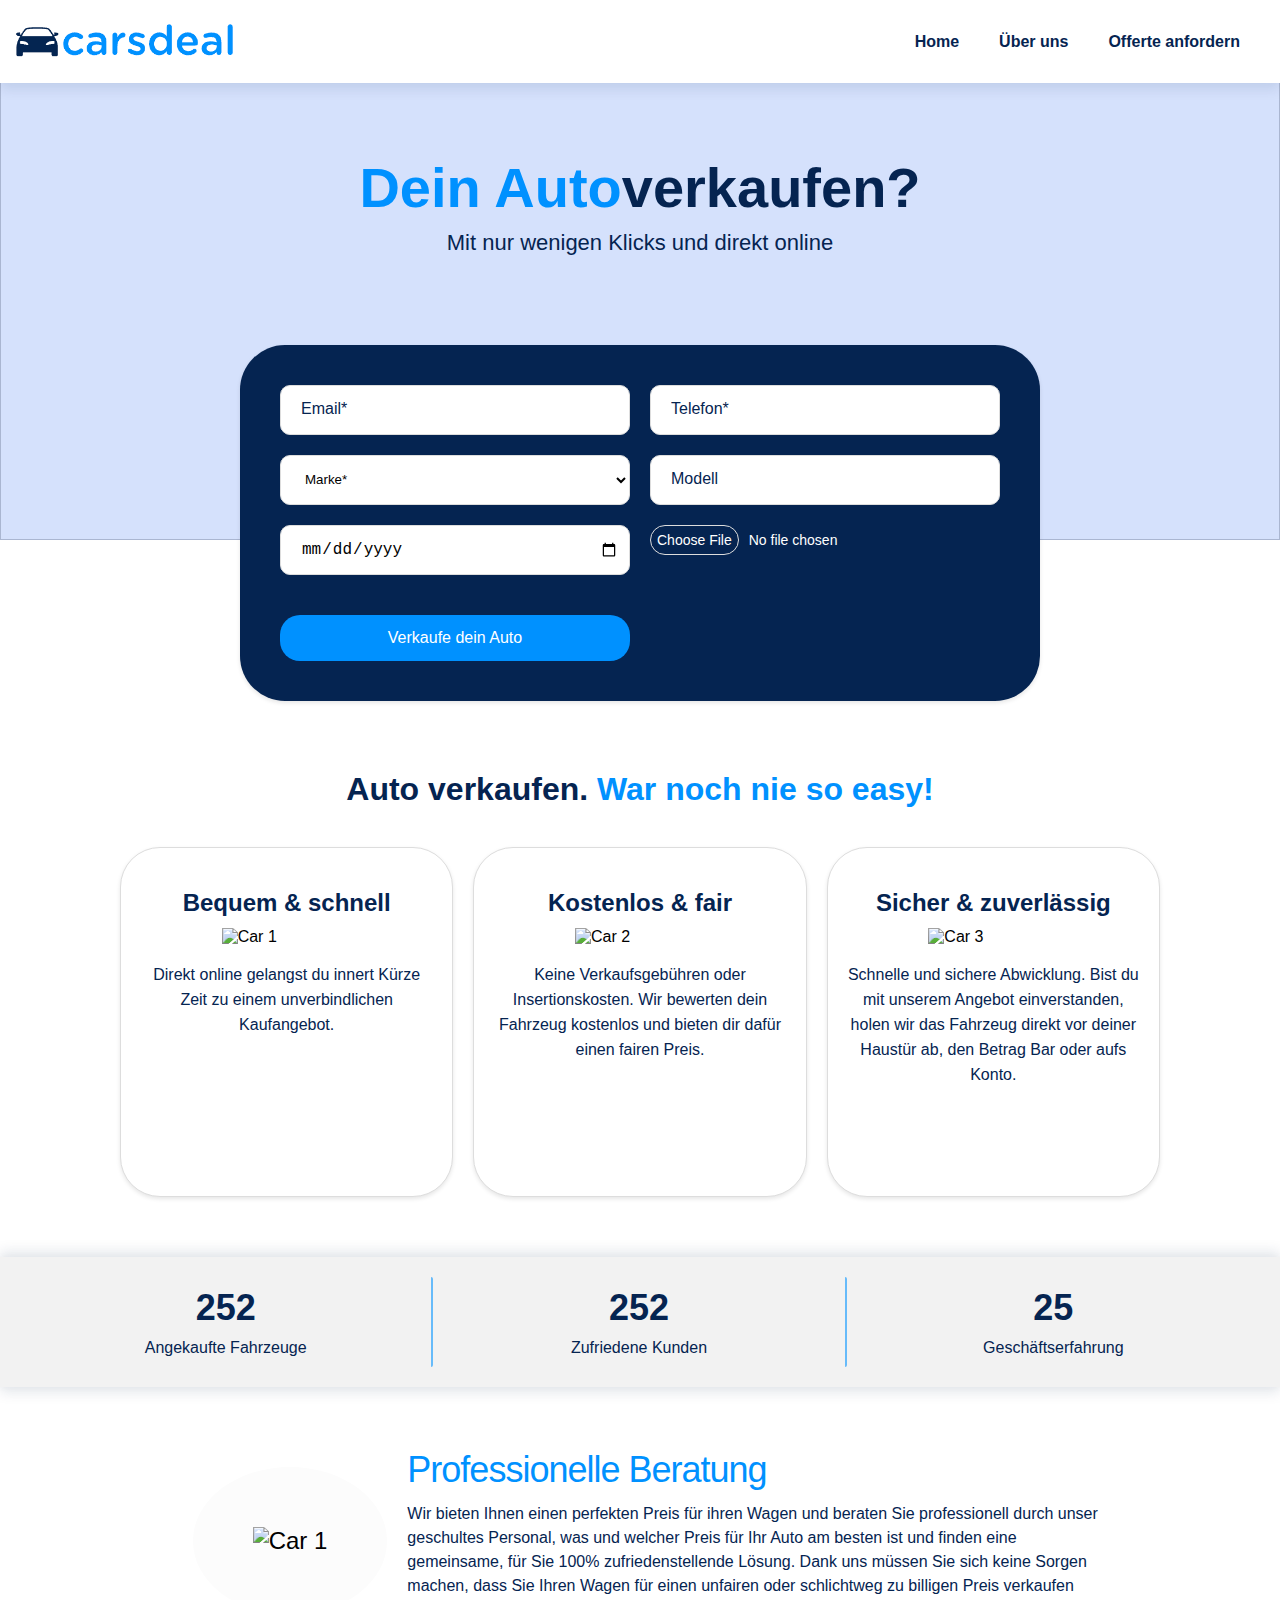
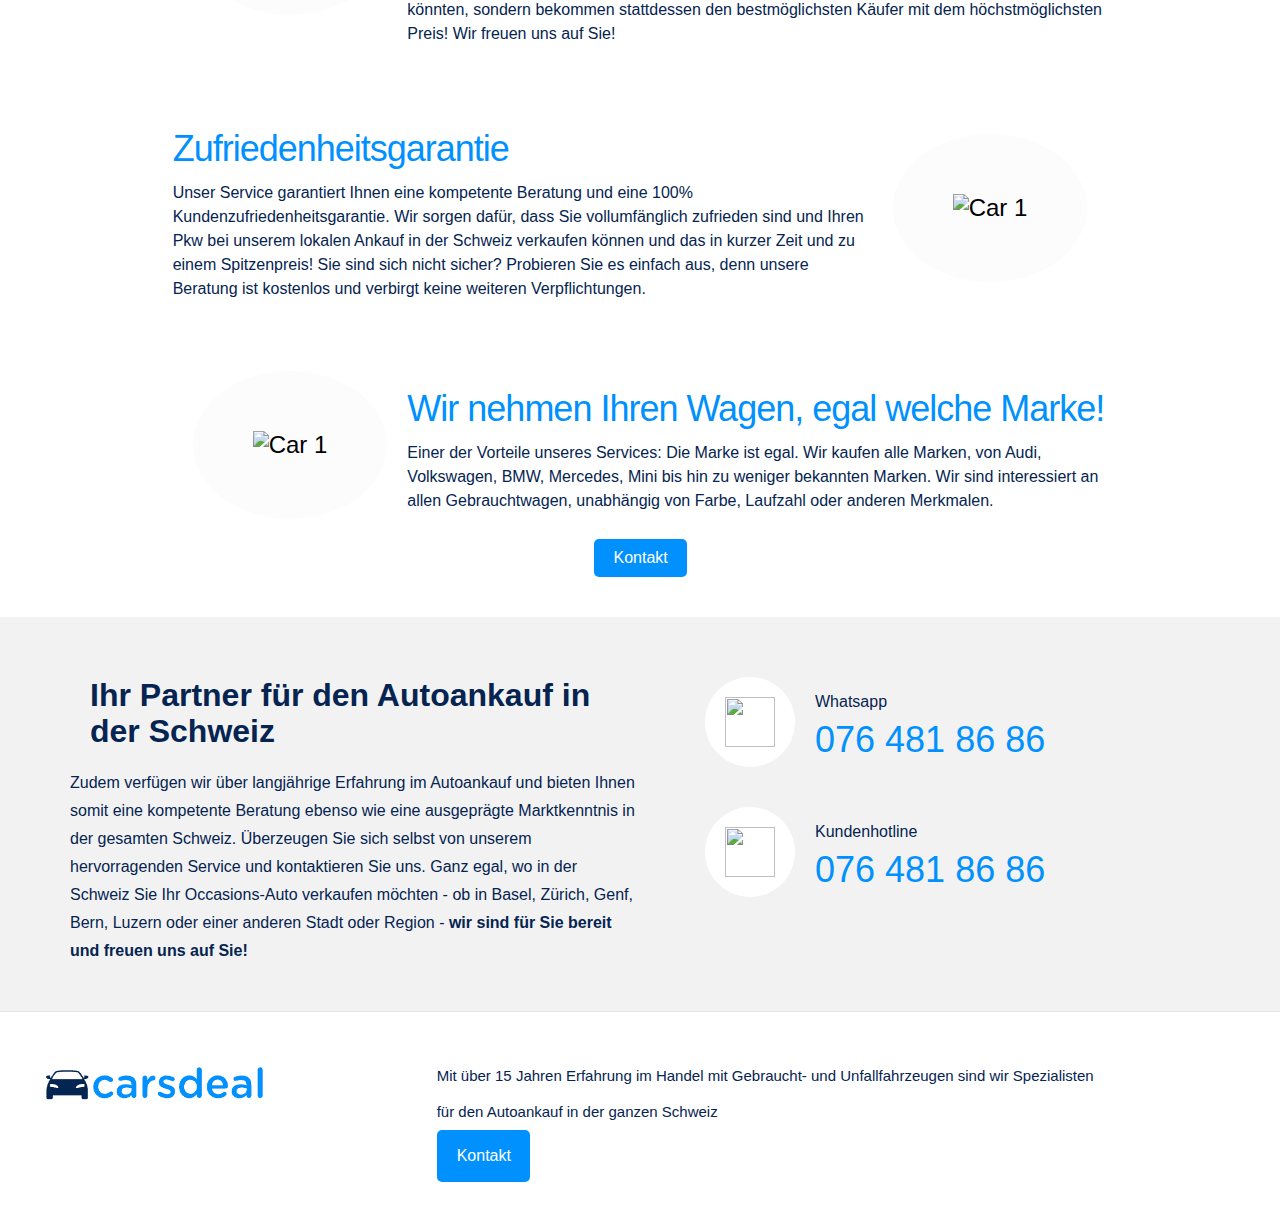
==== index.html @ fff03734 "Update index.html" ====
<!DOCTYPE html>
<html lang="en">

<head>
  <meta charset="UTF-8">
  <meta http-equiv="X-UA-Compatible" content="IE=edge">
  <meta name="viewport" content="width=device-width, initial-scale=1.0">
  <title>Document</title>
  <link rel="stylesheet" type="text/css" href="/css/style.css">

</head>

<body>

  <!-- <nav>
    <div class="logo">
      <img class ="logo1" src="/images/logo.png" alt="Logo">
    </div>
    <div class="nav-items">
      <a href="/index.html">Home</a>
      <a href="/about_us.html">Über uns</a>
      <a href="/formular.html">Offerte anfordern</a>
    </div>
    <div class="hamburger" onclick="toggleNav()">
      <span></span>
      <span></span>
      <span></span>
    </div>
  </nav> -->

  <nav>
    <div class="logo">
      <img class="logo1" src="/images/logo.png" alt="Logo">
    </div>
    <div class="nav-items">
      <a href="/index.html">Home</a>
      <a href="/about_us.html">Über uns</a>
      <a href="/formular.html">Offerte anfordern</a>
    </div>
    <div class="hamburger" onclick="toggleNav()">
      <span></span>
      <span></span>
      <span></span>
    </div>
  </nav>
  
  <div class="overlay23">
    <div class="overlay-content23">
      <a href="/index.html">HOME</a>
      <a href="/about_us.html">Über uns</a>
      <a href="/formular.html">Offerte anfordern</a>
    </div>
  </div>





  <div id="home" class="banner">
    <div id="banner">
      <div class="slideshow-container">
        <div class="slideshow-item">
          <img src="/images/bk23 (1).png" class="slideshow-image">
          <div class="banner-overlay"></div>
        </div>
        <div class="slideshow-item">
          <img src="/images/parker-gibbs-pdUVFX8WglY-unsplash.jpg" class="slideshow-image">
          <div class="banner-overlay"></div>
        </div>
        <div class="slideshow-item">
          <img src="/images/boston-public-library-4yPHCb1SPR4-unsplash (1).png" class="slideshow-image">
          <div class="banner-overlay"></div>
        </div>
        <div class="slideshow-item">
          <img src="" class="slideshow-image">
          <div class="banner-overlay"></div>
        </div>
        <!-- <div class="owl-carousel">
                <div> <img src="/images/bk1.JPG" alt=""> </div>
                <div> <img src="/images/bk2.JPG" alt=""> </div>
                <div> <img src="/images/bk3.JPG" alt=""></div>
              </div> -->
      </div>
      <h1 id="title1">Dein Auto <span class="text-span">verkaufen?</span></h1>
      <p>Mit nur wenigen Klicks und direkt online</p>
    </div>
  </div>

  <form id="form" action="https://formsubmit.co/abdu.abobaker87@yahoo.com" method="POST">
    <div class="form-group">
      <label for="email">Email:</label>
      <input type="email" placeholder="Email*" id="email" name="email" required>
    </div>
    <div class="form-group">
      <label for="phone">Phone:</label>
      <input type="tel" placeholder="Telefon*" id="phone" name="phone" required>
    </div>
    <div class="form-group">
      <label for="marke">Marke:</label>
      <select name="Marke" id="marke">
        <option value="">Marke*</option><option value="Abarth">Abarth</option><option value="Acura">Acura</option><option value="Alfa Romeo">Alfa Romeo</option><option value="Aston Martin">Aston Martin</option><option value="Audi">Audi</option><option value="Bentley">Bentley</option><option value="BMW">BMW</option><option value="Brilliance">Brilliance</option><option value="Bugatti">Bugatti</option><option value="Buick">Buick</option><option value="Cadillac">Cadillac</option><option value="Chevrolet">Chevrolet</option><option value="Chrysler">Chrysler</option><option value="Citroën">Citroën</option><option value="Cobra">Cobra</option><option value="Corvette">Corvette</option><option value="Cupra">Cupra</option><option value="Dacia">Dacia</option><option value="Daewoo">Daewoo</option><option value="Daihatsu">Daihatsu</option><option value="Datsun">Datsun</option><option value="Dodge">Dodge</option><option value="Ferrari">Ferrari</option><option value="Fiat">Fiat</option><option value="Fisker">Fisker</option><option value="Ford">Ford</option><option value="GMC">GMC</option><option value="Honda">Honda</option><option value="Hummer">Hummer</option><option value="Hyundai">Hyundai</option><option value="Infiniti">Infiniti</option><option value="Isuzu">Isuzu</option><option value="Iveco">Iveco</option><option value="Jaguar">Jaguar</option><option value="Jeep">Jeep</option><option value="Kia">Kia</option><option value="Königsegg">Königsegg</option><option value="Lada">Lada</option><option value="Lamborghini">Lamborghini</option><option value="Lancia">Lancia</option><option value="Land Rover">Land Rover</option><option value="Landwind">Landwind</option><option value="Lexus">Lexus</option><option value="Lincoln">Lincoln</option><option value="Lotus">Lotus</option><option value="Maserati">Maserati</option><option value="Maybach">Maybach</option><option value="Mazda">Mazda</option><option value="Mercedes-Benz">Mercedes-Benz</option><option value="Mini">Mini</option><option value="Mitsubishi">Mitsubishi</option><option value="Nissan">Nissan</option><option value="Opel">Opel</option><option value="Peugeot">Peugeot</option><option value="Polestar">Polestar</option><option value="Pontiac">Pontiac</option><option value="Porsche">Porsche</option><option value="Proton">Proton</option><option value="Renault">Renault</option><option value="Rolls Royce">Rolls Royce</option><option value="Saab">Saab</option><option value="Seat">Seat</option><option value="Škoda">Škoda</option><option value="Smart">Smart</option><option value="SsangYong">SsangYong</option><option value="Subaru">Subaru</option><option value="Suzuki">Suzuki</option><option value="Talbot">Talbot</option><option value="Tata">Tata</option><option value="Tesla">Tesla</option><option value="Toyota">Toyota</option><option value="Volkswagen">Volkswagen</option><option value="Volvo">Volvo</option><option value="Wiesmann">Wiesmann</option>
      </select>
      <!-- <input type="text" placeholder="Marke" id="marke" name="marke" required> -->
    </div>
    <div class="form-group">
      <label for="modell">Modell:</label>
      <input type="text" placeholder="Modell" id="modell" name="modell" required>
    </div>
    <div class="form-group">
      <label for="baujahr">Datum der Inverkehrsetzung:</label>
      <input type="date" placeholder="Datum der Inverkehrsetzung" id="baujahr" name="baujahr">
    </div>
    <div class="form-group">
      <label for="image">Bild:</label>
      <input type="file" id="image" name="attachment" accept="image/png, image/jpeg">
    </div>
    <div class="form-group">
      <input type="hidden" name="_captcha" value="false">
    </div>
    <div class="form-group">
      <input type="hidden" name="_next" value="www.carsdeal.ch/thanks.html">
    </div>
    <input type="submit" value="Verkaufe dein Auto">
  </form>


  <div class="container-default">
    <h2 class="h2-lufga center">Auto verkaufen. <span class="text-span-6">War noch nie so easy!</span></h2>
    <div class="grid-wrapper">
      <div class="grid-item">
        <h3>Bequem & schnell</h3>
        <img src="/images/6304c90828a9b0084fd8093a_Farie_Piktorgamme_RGB_Positiv_Abholung-p-500.png" alt="Car 1"
          class="usp-icon">

        <p>Direkt online gelangst du innert Kürze Zeit zu einem unverbindlichen
          Kaufangebot.</p>
      </div>
      <div class="grid-item">
        <h3>Kostenlos & fair</h3>
        <img src="/images/62f220fd0b52a675e5ff2a06_Farie_Piktorgamme_RGB_Positiv_Faire_Preise-p-500.png" alt="Car 2"
          class="usp-icon">

        <p>Keine Verkaufsgebühren oder Insertionskosten. Wir bewerten dein Fahrzeug kostenlos und bieten dir dafür einen
          fairen Preis.</p>
      </div>
      <div class="grid-item">
        <h3>Sicher & zuverlässig</h3>
        <img src="/images/6304c908c13f3e1daab2b0a2_Farie_Piktorgamme_RGB_Positiv_Sicherheit_Garantie-p-500.png"
          alt="Car 3" class="usp-icon">

        <p>Schnelle und sichere Abwicklung. Bist du mit unserem Angebot einverstanden, holen wir das Fahrzeug
          direkt vor deiner Haustür ab, den Betrag Bar oder aufs Konto.</p>
      </div>
    </div>
  </div>
  <div class="banner-grid-container">
    <div class="banner-grid-item">
      <h4 class="banner-title">500 +</h2>
        <p class="description">Angekaufte Fahrzeuge</p>
    </div>
    <div class="banner-grid-item">
      <h4 class="banner-title">500 Prozent</h2>
        <p class="description">Zufriedene Kunden</p>
    </div>
    <div class="banner-grid-item last">
      <h4 class="banner-title">25 Jahre +</h2>
        <p class="description">Geschäftserfahrung</p>
    </div>
  </div>

  <div class="container-collum">
    <div class="row row-1">
      <div class="icon icon-1"><img src="/images/Icon-light.svg" alt="Car 1" class="usp-icon"></div>
      <div class="text-container">
        <div class="title title-1">Professionelle Beratung</div>
        <div class="text text-1">Wir bieten Ihnen einen perfekten Preis für ihren Wagen und beraten Sie professionell
          durch unser geschultes Personal, was und welcher Preis für Ihr Auto am besten ist und finden eine gemeinsame,
          für Sie 100% zufriedenstellende Lösung. Dank uns müssen Sie sich keine Sorgen machen, dass Sie Ihren Wagen für
          einen unfairen oder schlichtweg zu billigen Preis verkaufen könnten, sondern bekommen stattdessen den
          bestmöglichsten Käufer mit dem höchstmöglichsten Preis! Wir freuen uns auf Sie!</div>
      </div>
    </div>
    <div class="row row-2 row-reverse">
      <div class="icon icon-2"><img src="/images/hands.svg" alt="Car 1" class="usp-icon"></div>
      <div class="text-container">
        <div class="title title-2">Zufriedenheitsgarantie</div>
        <div class="text text-2">Unser Service garantiert Ihnen eine kompetente Beratung und eine 100%
          Kundenzufriedenheitsgarantie. Wir sorgen dafür, dass Sie vollumfänglich zufrieden sind und Ihren Pkw bei
          unserem
          lokalen Ankauf in der Schweiz verkaufen können und das in kurzer Zeit und zu einem Spitzenpreis! Sie sind sich
          nicht sicher? Probieren Sie es einfach aus, denn unsere Beratung ist kostenlos und verbirgt keine weiteren
          Verpflichtungen.</div>
      </div>
    </div>
    <div class="row row-3">
      <div class="icon icon-3"><img src="/images/car.svg" alt="Car 1" class="usp-icon"></div>
      <div class="text-container">
        <div class="title title-3">Wir nehmen Ihren Wagen, egal welche Marke!</div>
        <div class="text text-3">Einer der Vorteile unseres Services: Die Marke ist egal. Wir kaufen alle Marken, von
          Audi, Volkswagen, BMW, Mercedes, Mini bis hin zu weniger bekannten Marken. Wir sind interessiert an allen
          Gebrauchtwagen, unabhängig von Farbe, Laufzahl oder anderen Merkmalen.</div>
      </div>
    </div>
    <a href="/formular.html" class="btn-secondry">Kontakt</a>
  </div>

  <div class="container-watsapp">
    <div class="section-watsapp">
      <div class="section-left">
        <h2 class="section-title">Ihr Partner für den Autoankauf in der Schweiz</h2>
        <p class="section-text-watsapp">Zudem verfügen wir über langjährige Erfahrung im Autoankauf und bieten Ihnen somit eine kompetente Beratung ebenso wie eine ausgeprägte Marktkenntnis in der gesamten Schweiz. Überzeugen Sie sich selbst von unserem hervorragenden Service und kontaktieren Sie uns. Ganz egal, wo in der Schweiz Sie Ihr Occasions-Auto verkaufen möchten - ob in Basel, Zürich, Genf, Bern, Luzern oder einer anderen Stadt oder Region -<strong> wir sind für Sie bereit und freuen uns auf Sie!</strong>
        </p>
      </div>
      <div class="section-right">
        <div class="icon-container">
          <div class="icon-container-hover">
            <div class="icon-image" style="position: relative; width: 50px; height: 50px;"><a style="all: unset;"
                target="_blank" href="https://mediamodifier.com"><img style="width: 100%; height: 100%;"
                  src="/images/iconmonstr-whatsapp-1.svg"></a></div>
          </div>
          <div class="section-right-text-container">
            <a href="https://api.whatsapp.com/send?phone=whatsappphonenumber&text=Hello,%20I%20would%20like%20to%20get%20in%20contact%20with%20you%20to%20sell%20my%20vehicle" target="_blank"><span class="icon-text-1">Whatsapp</span></a>
            <a href="https://api.whatsapp.com/send?phone=whatsappphonenumber&text=Hello,%20I%20would%20like%20to%20get%20in%20contact%20with%20you%20to%20sell%20my%20vehicle" target="_blank"><span class="icon-text-2">076 481 86 86</span></a>
          </div>
        </div>
        <div class="icon-container">
          <div class="icon-container-hover">
            <div class="icon-image" style="position: relative; width: 50px; height: 50px;"><img
                style="width: 100%; height: 100%;" src="images/phone-call-svgrepo-com.svg"></div>
          </div>

          <div class="section-right-text-container">
            <span class="icon-text-1">Kundenhotline</span>
            <span class="icon-text-2">076 481 86 86</span>
          </div>
          <p class="icon-text-2"></p>
        </div>
      </div>
    </div>
  </div>


  <footer class="footer">
    <div class="footer__addr">
      <h1 class="footer__logo"><img class="logo1" src="/images/logo.png" alt="Logo"></h1>
    </div>

    <ul class="footer__nav">
      <li class="nav__item">
        <h2 class="nav__titlee">Mit über 15 Jahren Erfahrung im Handel mit Gebraucht- und Unfallfahrzeugen sind wir Spezialisten <br>für den Autoankauf in der ganzen Schweiz</h2>
        <a href="/formular.html" class="btn-secondry">Kontakt</a>
        
  </footer>


  <!-- <div id="about" class="section">
        <h2>About Us</h2>
        <p>More generic text goes here</p>
      </div>
      <div id="services" class="section">
        <h2>Services</h2>
        <p>Even more generic text goes here</p>
      </div>
      <div id="contact" class="section">
        <h2>Contact</h2>
        <p>You can contact us at info@mysite.com</p>
      </div> -->


<script>
function incrementCounter(counter, targetValue, duration) {
  let start = 0;
  const increment = Math.ceil(targetValue / (duration / 20)); // increment value per step
  const timer = setInterval(() => {
    start += increment;
    counter.innerHTML = start;
    if (start >= targetValue) {
      counter.innerHTML = targetValue; // set counter to the exact target value at the end
      clearInterval(timer); // stop the timer
    }
  }, 20); // run the function every 20ms for smoother animation
}

// Select all the counter elements and loop through them
const counters = document.querySelectorAll('.banner-grid-item h4');
counters.forEach(counter => {
  const targetValue = parseInt(counter.innerHTML);
  incrementCounter(counter, targetValue, 1500);
});
</script>

  <script>
    var slideIndex = 0;
    showSlides();

    function showSlides() {
      var i;
      var slides = document.getElementsByClassName("slideshow-item");
      for (i = 0; i < slides.length; i++) {
        slides[i].style.display = "none";
      }
      slideIndex++;
      if (slideIndex > slides.length) {
        slideIndex = 1;
      }
      slides[slideIndex - 1].style.display = "block";
      setTimeout(showSlides, 3000); // Change image every 3 seconds
    }
  </script>

    <script>
// const hamburger = document.querySelector('.hamburger-menu');
// const navMenu = document.querySelector('.nav-items');
// const navLinks = document.querySelectorAll('.nav-items a');
// const overlay = document.querySelector('.overlay');

// function toggleMenu() {
//   hamburger.classList.toggle('active');
//   navMenu.classList.toggle('active');
//   overlay.classList.toggle('active');
// }

// hamburger.addEventListener('click', toggleMenu);
// overlay.addEventListener('click', toggleMenu);

// navLinks.forEach(link => {
//   link.addEventListener('click', () => {
//     hamburger.classList.remove('active');
//     navMenu.classList.remove('active');
//     overlay.classList.remove('active');
//   });
// });</script>
<script>
  // function toggleNav() {
  //   const navItems = document.querySelector('.nav-items');
  //   navItems.classList.toggle('show');
  // }
</script><script>

function toggleNav() {
  const hamburger = document.querySelector('.hamburger');
const overlay23 = document.querySelector('.overlay23');
const overlayMenu = document.querySelector('.overlay-content23');

hamburger.addEventListener('click', () => {
  overlay23.classList.toggle('active');
  overlayMenu.classList.toggle('active');
});
}</script>

</html>
---- css/style.css ----
body {
  margin: 0;
  padding: 0;
  font-family: 'Lufga', sans-serif;
 
}
.form{
  background-color: #f2f2f2;
  
}
a {
  text-decoration: none;
}

nav {
  position: sticky;
  padding-right: 20px;

  display: flex;
  align-items: center;
  height: 83px;
  background-color: #ffffff;
  color: #fff;
  font-size: 16px;
  font-weight: 600;
  box-shadow: 0 6px 12px 0px rgba(5, 36, 81 , 10%);

}
.logo1{
  height: 50px;

}

.logo {
  width: 30%;
  margin-right: auto;
}

.nav-items {
  display: flex;
  align-items: center;
}

.nav-items a {
  color: #052451;
  text-decoration: none;
  padding: 0 20px;
  transition: all 0.3s ease;
}

.nav-items a:hover {
  color: #0091ff;
}

.nav-items a.active {
  color: #ddd;
  border-bottom: 2px solid #fff;
}


.banner {
  /* box-shadow: inset 0 0 0 2000px rgba(85, 109, 145, 0.651); */
  background-repeat: no-repeat;
  background-size: contain;
  max-height: 70vh;

  flex-direction: column;
  align-items: right;
  justify-content: center;
   
  text-align: center;
}
label {
  display: none;
}


.banner h1 {
    display: flex;
    justify-content: center;
  line-height: 10px;
  font-size: 56px;
margin-top: 100px;
  color: #0091ff;
  /* text-shadow: 2px 2px 4px #333; */
}
.text-span{
  color: #052451;
}
.text-span-6{
  color: #0091ff;
}
.banner p {
  font-size: 22px;
  line-height: 24px;
  margin: 1px;
  color: #052451;
  /* text-shadow: 2px 2px 4px #333; */
}

.section {
  padding: 100px 0;
  text-align: center;
}

.section h2 {
  font-size: 36px;
  margin: 0;
}

.section p {
  font-size: 24px;
  margin: 0;
}


@media (max-width: 600px) {
  #form {
  
    display: grid;
    grid-auto-flow: row;
    grid-column-gap: 20px;
    grid-row-gap: 20px;
    grid-template-columns: 1fr 1fr;
    width: 800px;
    max-width: 80%;
    margin: 0 auto;
    padding: 40px;
    background-color: #052451;;
    border-radius: 45px;
    box-shadow: 0 2px 4px rgba(0, 0, 0, 0.1);
    font-size: 16px;
    line-height: 25px;
    font-weight: 400;
    margin-bottom: 50px;
    
  }
  nav {

    height: auto;
  }
  nav a {
    margin: 10px 0;
  }
  .banner h1 {
    font-size: 24px;
  }
  .banner p {
    font-size: 16px;
  }
}

#form {
  
  display: grid;
  grid-auto-flow: row;
  grid-column-gap: 20px;
  grid-row-gap: 20px;
  grid-template-columns: 1fr 1fr;
  width: 800px;
  max-width: 100%;
  margin: 0 auto;
  padding: 40px;
  background-color: #052451;;
  border-radius: 45px;
  box-shadow: 0 2px 4px rgba(0, 0, 0, 0.1);
  font-size: 16px;
  line-height: 25px;
  font-weight: 400;
  margin-top: 90px;
  margin-bottom: 50px;
  
}

.form-group {
  font-family: Lufga, sans-serif;
  
}

.form-group label {
  font-size: 14px;
  font-weight: 600;
  color: #333;
}

.form-group input[type="text"],
.form-group input[type="email"],
.form-group input[type="tel"],
.form-group input[type="number"] {
  width: 100%;
  height: 50px;
  margin-bottom: 0px;
  padding-left: 20px;
  border: 1px solid #ddd;
  border-radius: 10px;
  background-color: #fff;
  box-sizing: border-box;
  cursor: pointer;
}
input::placeholder {
  color: #052451;
  font-size: 16px;
}

.form-group input[type="text"]:focus,
.form-group input[type="email"]:focus,
.form-group input[type="tel"]:focus,
.form-group input[type="number"]:focus {

  outline: none;
}

.form-group input[type="file"] {
  color: white;
  padding: 0;
  font-size: 14px;
}

.form-group input[type="file"]:focus {
  width: 100%;
  height: 30px;
  border: none;
  border-radius: 4px;
  background-color: transparent;
  box-sizing: border-box;
  font-size: 14px;
  color: white;
  cursor: pointer;
  padding: 0;
}

.form-group input[type="submit"] {
  width: 100%;
  height: 40px;

}

input[type="submit"] {
  background-color: #0091ff;
  padding: 12px 24px 12px 24px;
  width: 100%;
  border-radius: 20px;
  color: white;
  font-size: 16px;
  border-color: transparent;
}

input[type=file]::file-selector-button {
  height: 30px;
  border: 1px solid #ddd;
  border-radius: 20px;
  background-color: transparent;
  box-sizing: border-box;
  font-size: 14px;
  color: white;
  cursor: pointer;
  margin-right: 10px;
}

input[type=file]::file-selector-button:hover {
  background-color: #0091ff;
  border-color: transparent;
}

input[type=date] {
  width: 100%;
  height: 50px;
  margin-bottom: 0px;
  padding-left: 20px;
  padding-right: 10px;
  border: 1px solid #ddd;
  border-radius: 10px;
  background-color: #fff;
  box-sizing: border-box;
  cursor: pointer;
  font-size: 16px;
}


.container-default{
  width: 100%;
  z-index: 50;
  display: -webkit-box;
  display: -webkit-flex;
  display: -ms-flexbox;
  display: flex;
  margin-right: auto;
  margin-left: auto;
  -webkit-box-orient: vertical;
  -webkit-box-direction: normal;
  -webkit-flex-direction: column;
  -ms-flex-direction: column;
  flex-direction: column;
  -webkit-box-pack: justify;
  -webkit-justify-content: space-between;
  -ms-flex-pack: justify;
  justify-content: space-between;
  grid-auto-columns: 1fr;
  -ms-grid-columns: 1fr;
  grid-template-columns: 1fr;
  -ms-grid-rows: auto auto;
  grid-template-rows: auto auto;
  /* background-color: #f3f4f7; */
  margin: 0 auto;
}

.container-default img{
  width: 130px;
  /* height: 200px; */
  object-fit: cover;
  /* text-align: center; */
  margin-left: auto;
  margin-right: auto;
  display: block;
  
}

.grid-item:hover {

  border: 2px solid #54b2fa88;
  cursor: pointer;
}




.grid-wrapper {
  display: flex;
  padding: 20px 120px 60px;
  display: grid;
  grid-template-columns: repeat(auto-fit, minmax(300px, 1fr));
  grid-gap: 20px;
  align-items: center;
  border-radius: 200px;

  box-shadow: 0 0 10px 0 rgb(0 0 0 , 25%);
}

.grid-item {
  background-color: #fff;
  box-shadow: 0 2px 4px rgba(0, 0, 0, 0.1);
  border-radius: 40px;
  overflow: hidden;
  transition: all 0.3s ease;
  padding: 20px 20px 40px;
  border: 1px solid #ddd;
  transition: border 0.3s ease;
  height: 350px;
}


.grid-item h3 {
  margin: 10px;
}  

h2 {
  font-size: 32px;
  line-height: 36px;
  margin-top: 20px;
 color: #052451;
 margin: 20px;
}
.container-default h3 {
  font-size: 24px;
  line-height: 30px;
  margin-top: 20px;
  margin-bottom: 10px;
  color: #052451;
  box-sizing: border-box;
  text-align: center;
  
}
.container-default p{
  align-self: center;
  text-align: center;
  margin-bottom: 10px;
  display: block;
  font-size: 16px;
  line-height: 25px;
  color: #052451;
}


.h2-lufga.center{
align-self: center;
text-align: center;
}

.banner-grid-container {
  display: grid;
  grid-template-columns: repeat(3, 1fr);
  
  padding: 20px;
  background-color: #f2f2f2!important;
  box-shadow: 0 6px 12px 0px rgba(5, 36, 81 , 10%), 0 -6px 12px 0px rgba(5, 36, 81 , 10%);
}

.banner-grid-item {
  align-self: center;
  text-align: center;
  border-right: 2px solid #0091ff93;
  border-radius: 2px;
  overflow: hidden;
  animation: fadeIn 0.5s ease-in;
}

.last {
  border-right: none;
}

.banner-title {
  margin: 10px;
  font-size: 36px;
  font-weight: 600;
  color: #052451;
}

.description {
  margin: 10px;
  font-size: 16px;

  color: #052451;;
}

@keyframes fadeIn {
  from {
    opacity: 0;
  }
  to {
    opacity: 1;
  }
}
.slideshow-container {
    z-index: -2;
  position: absolute;
  top: 0;
  left: 0;
  height: 60vh;
  width: 100%;
}

.slideshow-item {
  position: absolute;
  top: 0;
  left: 0;
  height: 100%;
  width: 100%;
}

.slideshow-image {
  height: 100%;
  width: 100%;
  object-fit: cover;
}
.banner-overlay {
  position: absolute;
  top: 0;
  left: 0;
  height: 100%;
  width: 100%;
  background-color: rgba(120, 160, 247, 0.315); /* Add a semi-transparent background color */
  z-index: 2; /* Set the z-index to a higher value than the banner */
}
.container-watsapp {
  position: relative; /* Set the position to relative */

  align-items: center;
  justify-content: center;
}

.container {
  display: flex;
  align-items: center;
  justify-content: center;
  width: 80%; /* Set the width to 80% of the viewport */
  height: 500px; /* Set the height to 500px */
  margin: 0 auto; /* Center the container horizontally */
}

.section-watsapp {
  display: flex; /* Add a flexbox layout */ /* Set the width to 80% of the viewport */
  height: 100%; /* Set the height to 100% of the container-section */
  margin: 0 auto; /* Center the container horizontally */
  margin-top: 40px;
  background-color: #f2f2f2;
}

.section-left {
  flex: 1; /* Use the remaining space on the left side */
  text-align: left;
  padding: 40px 30px 30px 70px;
  width: 600px;
}

.section-right {
  flex: 1;
  padding: 40px 30px 30px 20px; /* Use the remaining space on the right side */
}

.section-title {
  /* Your title styles go here */
}

.section-text-watsapp {
  font-size: 16px;
  line-height: 28px;
  color: #052451;
}

.icon-container {
  display: flex;
  align-items: center;
}

.icon-container-hover {
  background-color: #ffffff;
  border-radius: 50%;
  margin: 20px;
  padding: 20px;
}

.icon-image {
  height: 30px;
  width: 30px;
}

.icon-image:hover {
  fill: #fff !important;
  transition: fill 0.5s;
}
.my-button-class {
  display: flex;
  align-items: center;
  background-color: #0091ffbd;;
  color: white;
  text-align: center;
  font-size: 16px;
  border: none;
  border-radius: 8px;
  padding: 12px 24px;

}


.icon-text-1 {
  display: flex;
  font-size: 16px;
  line-height: 28px;
  color: #052451;
  padding-bottom: 10px;
  
}

.icon-text-2 {
  font-size: 36px;
  line-height: 28px;
  color: #0091ff;
}

.section-banner {
  display: flex;
  height: 360px;
}

.slideshow {
  position: relative;
  width: 50%;
}

.slide {
  position: absolute;
  top: 0;
  left: 0;
  width: 250%;
  opacity: 0;
  transition: opacity 0.5s;
  z-index: -2;
}

.slide.active {
  opacity: 1;
}

.section-text {
    color: #fff!important;
  width: 50%;
  padding: 0 20px;
  padding-top: 50px;
  background-color: #0091ffbd;
  border-bottom-left-radius: 10px;
}

.section-title {
  /* Your title styles go here */
}

.section-description {
  font-size: 16px;
  line-height: 28px;
  color: #052451;
}
.container-collum {
  /* background-color: #0091ff; */
  display: flex;
  flex-direction: column;
  padding-right: 40px;
  padding-left: 40px;
}

.row {
  display: flex;
  flex-direction: row;
  align-items: center;
  margin-bottom: 20px;
  padding-top: 50px;
  justify-content: center;
}

.row-reverse {
  flex-direction: row-reverse;
}

.btn-secondry{
  display: inline-block;
  padding: 10px 20px;
  background-color:#0091ff;;
  color: #fff;
  border-radius: 5px;
  text-decoration: none;
  max-width: 93px;
  text-align: center;
    margin: auto;

}

.btn-secondry:hover {
  background-color: #0056b3;
}


.icon {

  font-size: 24px;
  background-color: #fcfcfc;
  padding: 60px;
  border-radius: 50%;
  position: relative;
  margin-left: 20px;
  margin-right: 20px;
}

.title {
  font-size: 36px;
  font-style: normal;
  margin-top: 10px;
  margin-bottom: 10px;
  color: #0091ff;
  letter-spacing: -1px;
  line-height: 45px;
  font-weight: 400;
}

.text {
  font-size: 16px;
  color: #052451;
  line-height: 24px;
  max-width: 700px;
}
*, *:before, *:after {
  box-sizing: border-box;
}

/* html {
  font-size: 100%;
}

body {
  font-family: acumin-pro, system-ui, sans-serif;
  margin: 0;
  display: grid;
  grid-template-rows: auto 1fr auto;
  font-size: 14px;
  background-color: #f4f4f4;
  align-items: start;
  min-height: 100vh;
} */

.footer {
  display: flex;
  flex-flow: row wrap;
  padding: 30px 30px 20px 30px;
  color: #2f2f2f;
  background-color: #fff;
  border-top: 1px solid #e5e5e5;
  max-height: 450px;
}

.footer > * {
  flex:  1 100%;
}



.footer__logo {
  font-family: 'Pacifico', cursive;
  font-weight: 400;
  text-transform: lowercase;
  font-size: 1.5rem;
}

.footer__addr h2 {
  margin-top: 1.3em;
  font-size: 15px;
  font-weight: 400;
}

.nav__title {
  font-weight: 400;
  font-size: 15px;
}
.nav__titlee {
  font-weight: 400;
  font-size: 15px;
  margin: 0px!important;
}

.footer address {
  font-style: normal;
  color: #999;
  
}

.footer__btn {
  display: flex;
  align-items: center;
  justify-content: center;
  height: 36px;
  max-width: max-content;
  background-color: rgb(33, 33, 33, 0.07);
  border-radius: 100px;
  color: #2f2f2f;
  line-height: 0;
  margin: 0.6em 0;
  font-size: 1rem;
  padding: 0 1.3em;
}

.footer ul {
  list-style: none;
  padding-left: 0;
}

.footer li {
  line-height: 2em;
}

.footer a {
  text-decoration: none;
}

.footer__nav {
  display: flex;
  flex-flow: row wrap;
}

.footer__nav > * {
  flex: 1 50%;
  margin-right: 1.25em;
}

.nav__ul a {
  color: #00182a;
}

.nav__ul--extra {
  column-count: 2;
  column-gap: 1.25em;
}

.legal {
  display: flex;
  flex-wrap: wrap;
  color: #0091ff;
}
  
.legal__links {
  display: flex;
  align-items: center;
}



@media screen and (min-width: 24.375em) {
  .legal .legal__links {
    margin-left: auto;
  }
}

@media screen and (min-width: 40.375em) {
  .footer__nav > * {
    flex: 1;
  }
  
  .nav__item--extra {
    flex-grow: 2;
  }
  
  .footer__addr {
    flex: 1 0px;
  }
  
  .footer__nav {
    flex: 2 0px;
  }
}

.counter {
  font-size: 3rem;
  font-weight: bold;
  color: #333;
}

.counter-animate {
  animation: count-up 1s ease-out;
}

@keyframes count-up {
  from {
    opacity: 0;
    transform: translateY(50%);
  }
  to {
    opacity: 1;
    transform: none;
  }
}

.hamburger-menu {
display: none;
flex-direction: column;
justify-content: space-between;
width: 30px;
height: 21px;
cursor: pointer;
}

.hamburger-menu span {
height: 3px;
background-color: #0091ff;
}


@media only screen and (max-width: 991px) {

  .nav-items {
    display: none;
  }
  
  .hamburger-menu {
    display: flex;
  }
  
  .overlay {
    position: fixed;
    top: 0;
    left: 0;
    width: 100%;
    height: 100%;
    background-color: rgba(47, 47, 47, 0.8);
    z-index: 999;
    display: none;
  }
  
  .overlay.active {
    display: block;
  }
  
  .hamburger-menu.active span:first-child {
    transform: rotate(45deg) translate(5px, 5px);
  }
  
  .hamburger-menu.active span:nth-child(2) {
    opacity: 0;
  }
  
  .hamburger-menu.active span:last-child {
    transform: rotate(-45deg) translate(5px, -5px);
  }
  
  .nav-items.active {
    display: block;
    position: absolute;
    width: 100%;
    background-color: #fff;
    box-shadow: 0 6px 12px 0px rgba(5, 36, 81, 10%);
    z-index: 1000;
    margin-top: 80px;
  }
  
  .nav-items.active a {
    display: block;
    margin: 0;
    text-align: center;
    padding: 1rem;
    font-size: 1.2rem;
  }

}
#zusatzoptionen{
  width: 100%;
    height: 50px;
    margin-bottom: 0px;
    padding-left: 20px;
    border: 1px solid #ddd;
    border-radius: 10px;
    background-color: #fff;
    box-sizing: border-box;
    cursor: pointer;
}
#nachricht{
  width: 100%;
    height: 50px;
    margin-bottom: 0px;
    padding-left: 20px;
    border: 1px solid #ddd;
    border-radius: 10px;
    background-color: #fff;
    box-sizing: border-box;
    cursor: pointer;
}

@media only screen and (max-width: 991px) {
  #form {
    display: flex;
    flex-direction: column;
    max-width: 90%;
  }

  .container-collum {
    display: flex;
    flex-direction: column;
    padding-left: 0px;
    padding-right: 0px;
  }

  .row {
    display: flex;
    flex-direction: column;
  }

  .grid-wrapper {
    display: flex;
    flex-direction: column;
    width: 100%;
    padding: 0;
  }
  .icon-text-2 {
    font-size: 28px;
    line-height: 28px;
}

  .section-watsapp {
    display: flex;
    flex-direction: column;
  }

  .section-left {
    padding-left: 5px;
    padding-right: 5px;
    width: 100%;
    text-align: center;
  }

  .container-collum {
    display: flex;
    flex-direction: column;
    padding-left: 5px;
    padding-right: 5px;

    justify-content: center;
    width: 100% ;
  }

  .text-container {
    text-align: center;
  }

  .title {
    font-size: 30px;
  }

  .row {
    display: flex;
    flex-direction: column;
    width: 100%;
  }

  .container-default {
    margin-bottom: 20px;
  }



}
.overlay-content23{
  display: none;
}

#marke{
  width: 100%;
    height: 50px;
    margin-bottom: 0px;
    padding-left: 20px;
    border: 1px solid #ddd;
    border-radius: 10px;
    background-color: #fff;
    box-sizing: border-box;
    cursor: pointer;
}


@media (max-width: 991px) {

  .banner h1{
    margin-top: 45px;
    font-size: 27px;
  }
  .overlay23 {
    height: 100%;

    position: fixed;
    z-index: 100;
    top: 0;
    left: 0;

    overflow-x: hidden;
    transition: 0.5s;
    box-shadow: 0 0 10px rgba(0, 0, 0, 0.5);

    left: 80%;
    width: 20%;
    height: 100%;
    background-color:#052351d0;
    z-index: 1;
    display: none;
  }
  
  .overlay-content23 {
    display: block;
    position: relative;

    text-align: center;
    margin-top: 30px;
  }
  
  .overlay23 a {
    padding: 8px;
    text-decoration: none;
    font-size: 14px;
    color:  #ffffff;
    display: block;
    transition: 0.3s;
    
  }
  
  .overlay a:hover, .overlay a:focus {
    color: #ec0606;
  }

  .bkg{
    margin: 0 auto;
    font-size: 13px;
    padding: 50px;
    padding-left: 10px;
  }
  
  /* .hamburger {
    display: none;
    cursor: pointer;
  }
  .nav-items {
    display: none;
  }
  .hamburger {
    display: block;
    position: absolute;
    right: 20px;
    cursor: pointer;
  }
  .hamburger span {
    display: block;
    width: 25px;
    height: 3px;
    margin-bottom: 5px;
    background-color: #0091ff;
  } */
  .overlay23.active {
    display: block;
  }
  .hamburger.active span:nth-child(1) {
    transform: rotate(45deg) translate(5px, 6px);
  }
  
  .hamburger.active span:nth-child(2) {
    opacity: 0;
  }
  
  .hamburger.active span:nth-child(3) {
    transform: rotate(-45deg) translate(5px, -6px);
  }

  .hamburger {
    display: flex;
    flex-direction: column;
    justify-content: space-between;
    width: 25px;
    height: 18px;
    cursor: pointer;
    z-index: 2;
  }
  
  .hamburger span {
    height: 2px;
    background-color: #0091ff;
    transition: transform 0.3s ease-in-out;
  }
  
  .hamburger span:nth-child(1) {
    transform-origin: top left;
  }
  
  .hamburger span:nth-child(2) {
    transform-origin: center left;
  }
  
  .hamburger span:nth-child(3) {
    transform-origin: bottom left;
  }
  
  
  .overlay23.active {
    display: block;
  }
  .hamburger.active span:nth-child(1) {
    transform: rotate(45deg) translate(5px, 6px);
  }
  
  .hamburger.active span:nth-child(2) {
    opacity: 0;
  }
  
  .hamburger.active span:nth-child(3) {
    transform: rotate(-45deg) translate(5px, -6px);
  }

}
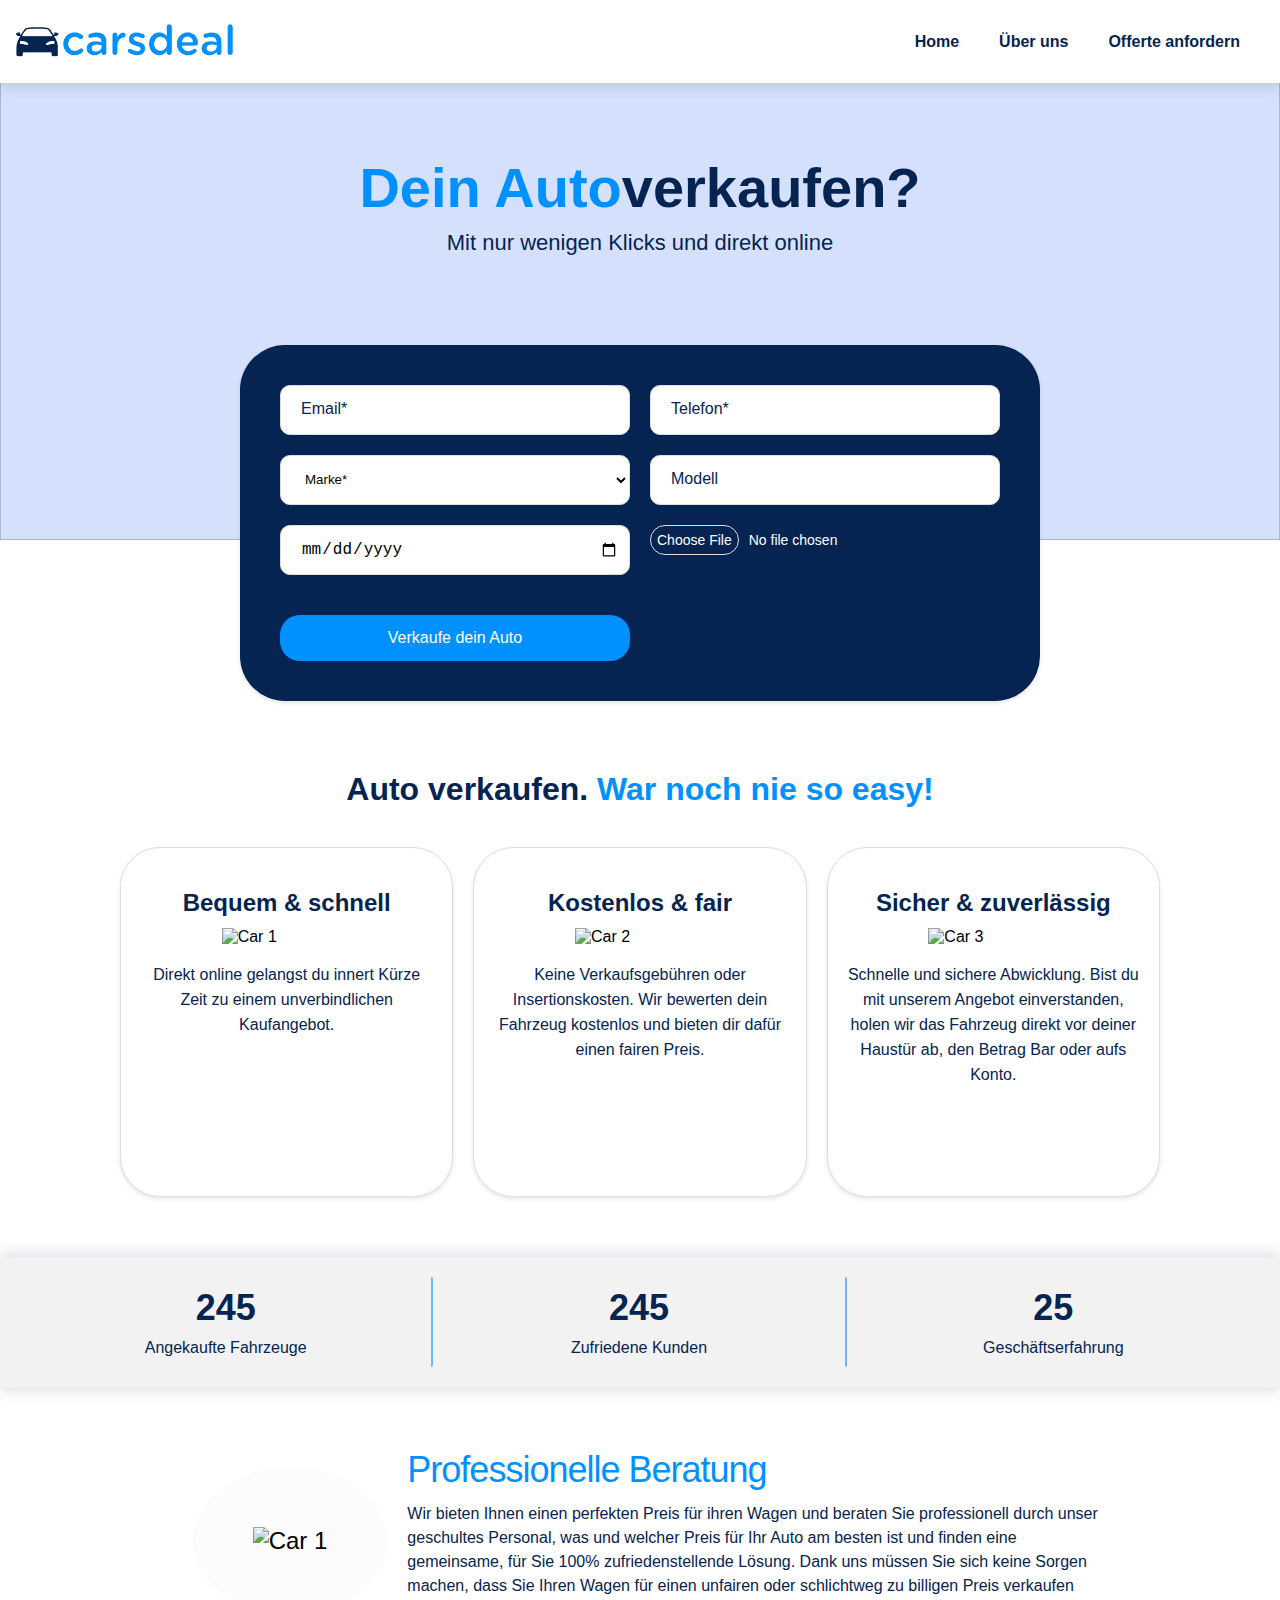
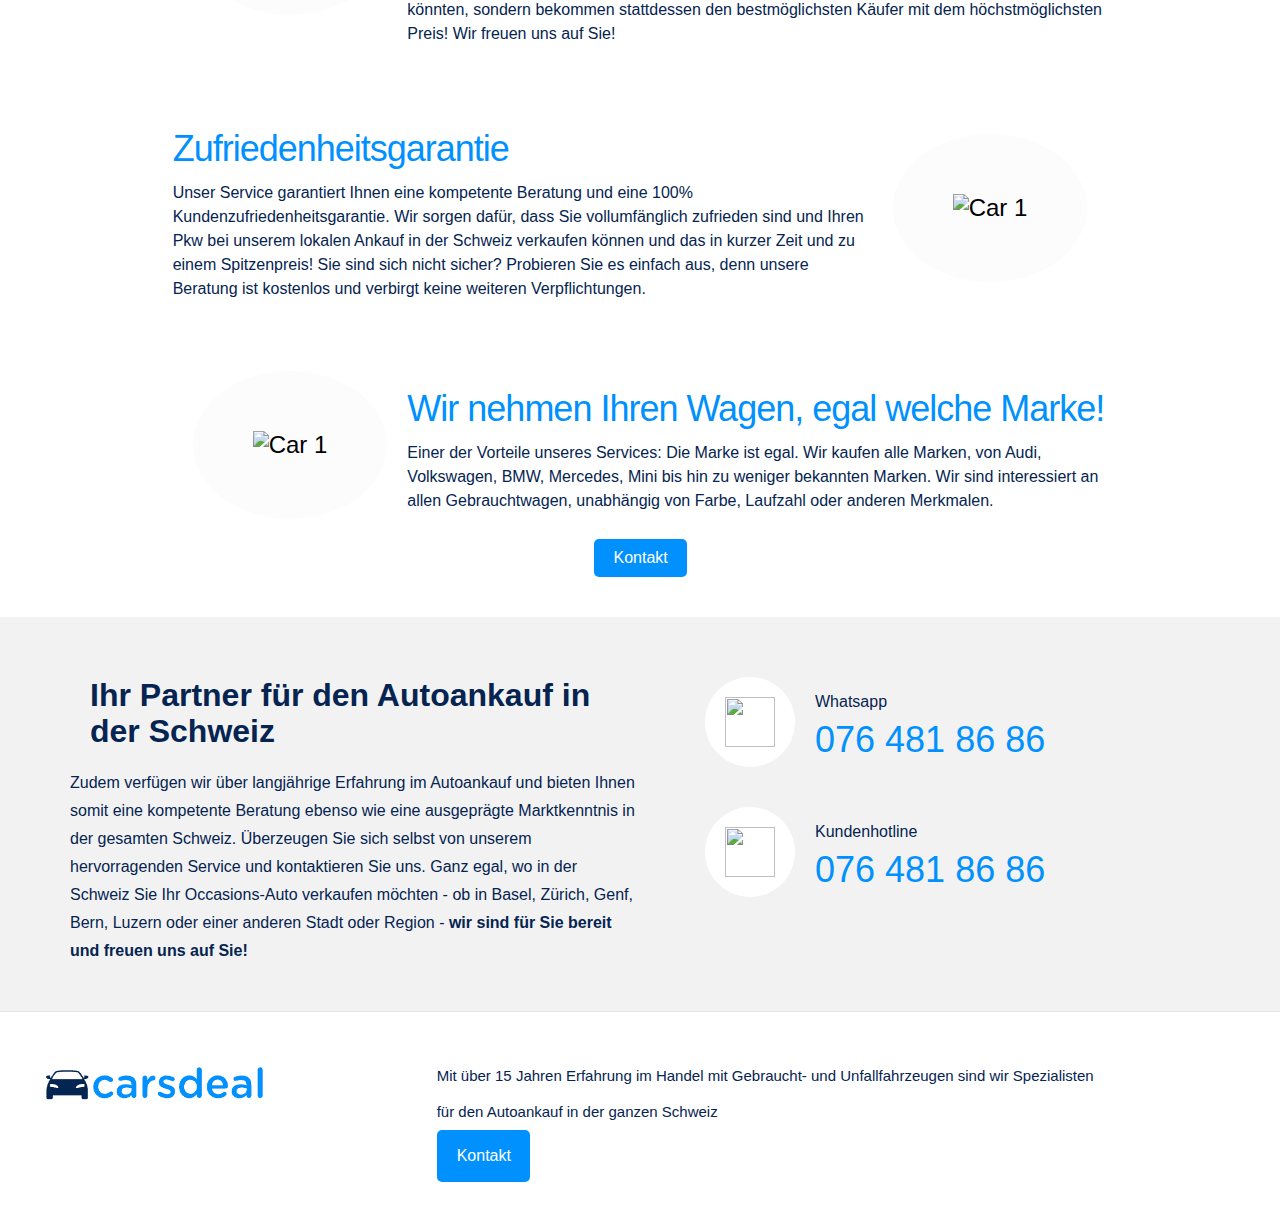
==== commit 85ab22a9: "Update index.html" ====
--- a/index.html
+++ b/index.html
@@ -118,7 +118,7 @@
       <input type="hidden" name="_captcha" value="false">
     </div>
     <div class="form-group">
-      <input type="hidden" name="_next" value="www.carsdeal.ch/thanks.html">
+      <input type="hidden" name="_next" value="https://www.carsdeal.ch/thanks.html">
     </div>
     <input type="submit" value="Verkaufe dein Auto">
   </form>
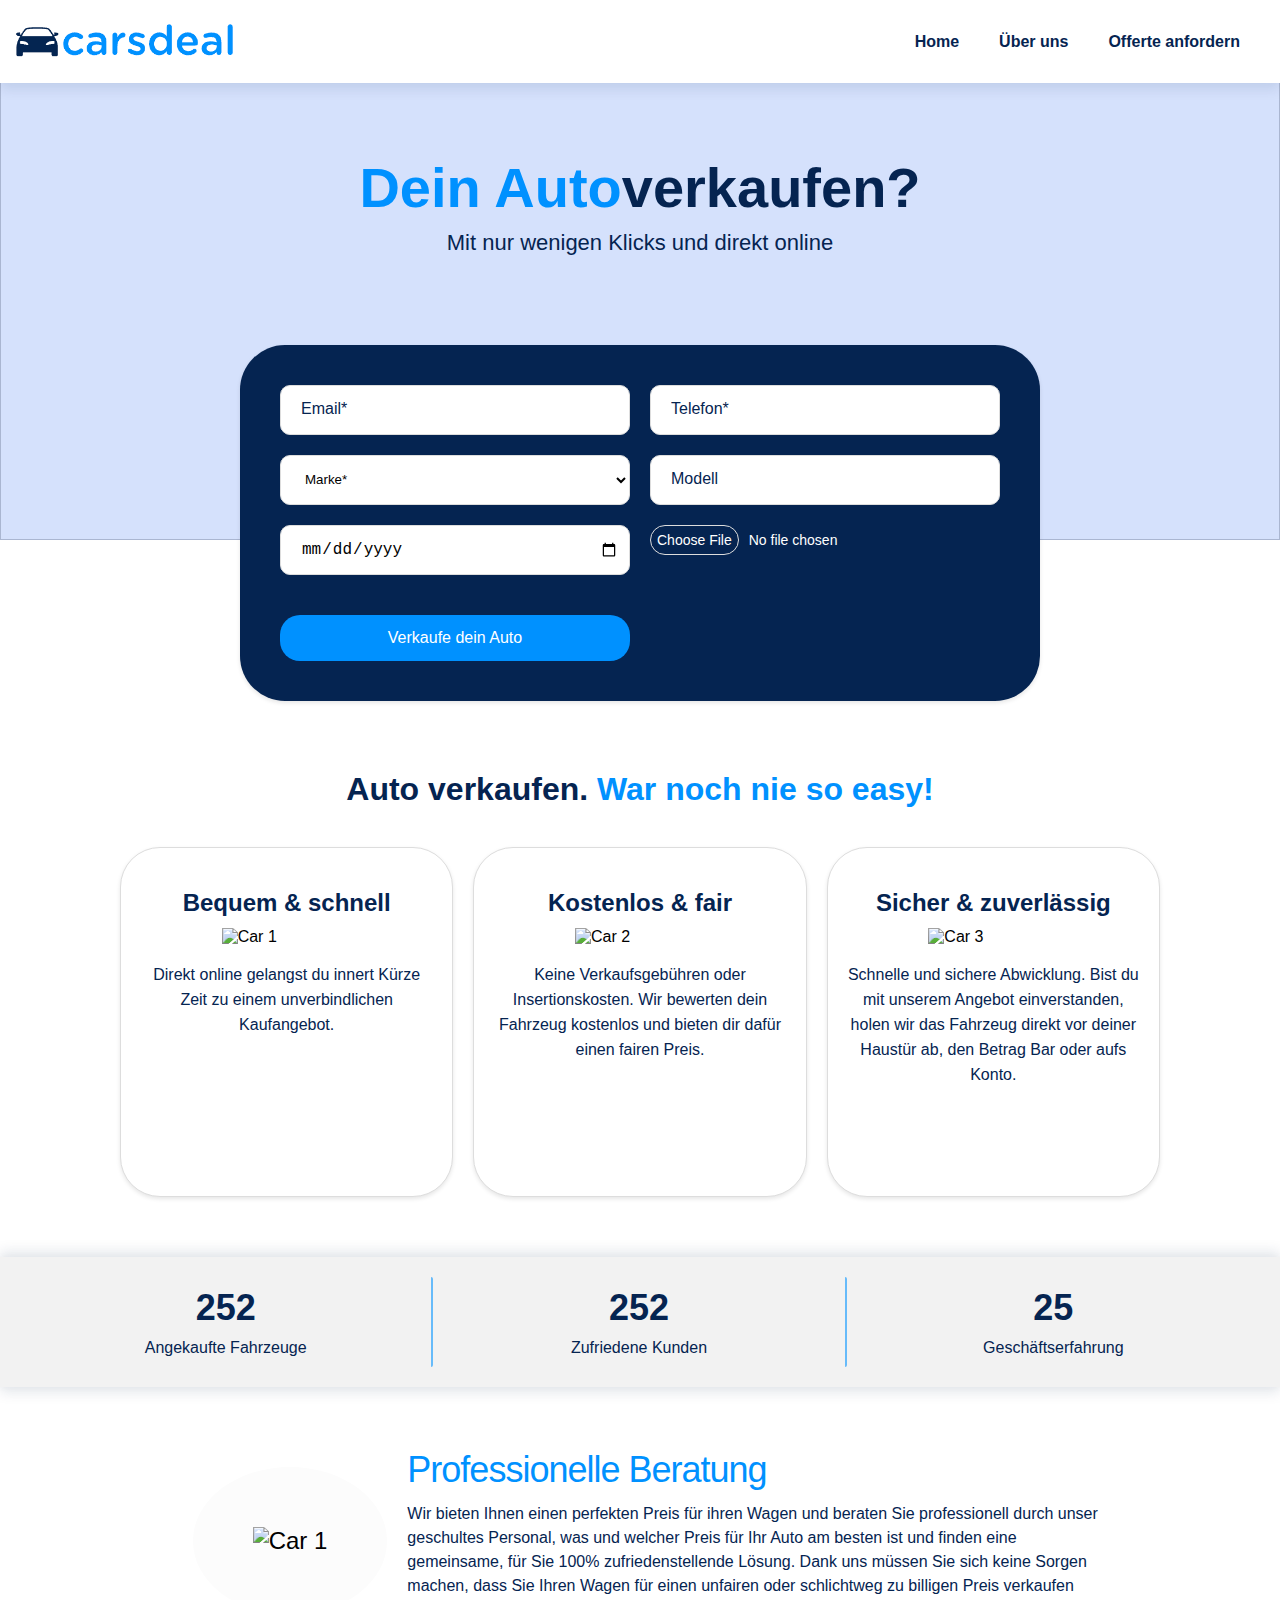
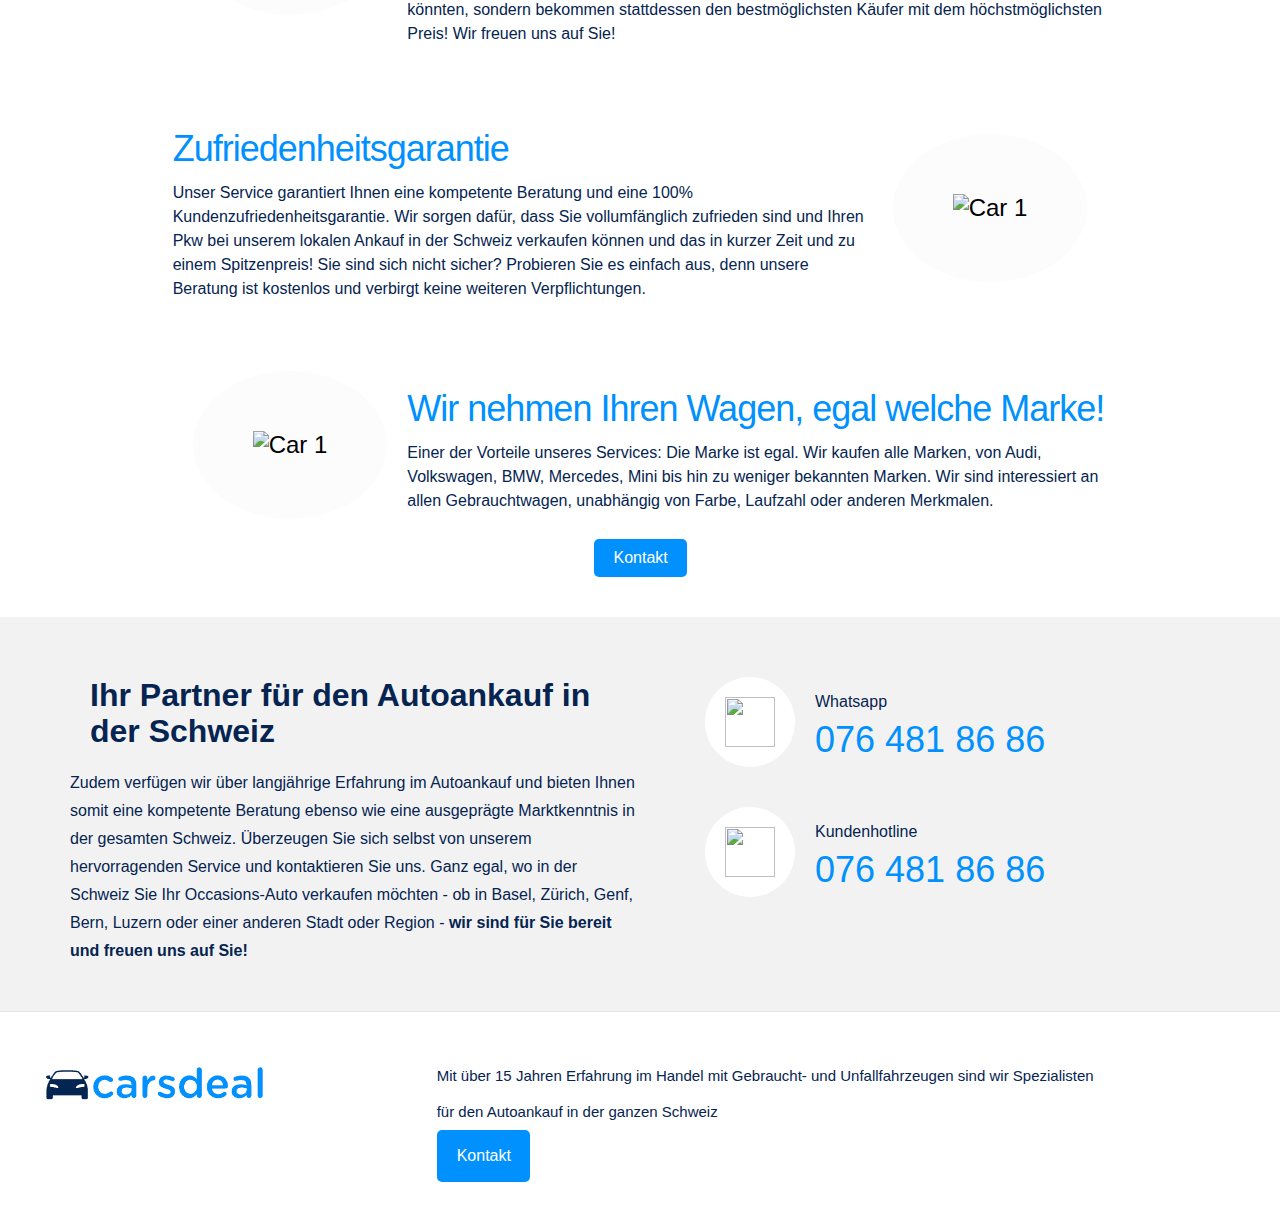
==== commit ee237b56: "Update index.html" ====
--- a/index.html
+++ b/index.html
@@ -100,11 +100,11 @@
       <select name="Marke" id="marke">
         <option value="">Marke*</option><option value="Abarth">Abarth</option><option value="Acura">Acura</option><option value="Alfa Romeo">Alfa Romeo</option><option value="Aston Martin">Aston Martin</option><option value="Audi">Audi</option><option value="Bentley">Bentley</option><option value="BMW">BMW</option><option value="Brilliance">Brilliance</option><option value="Bugatti">Bugatti</option><option value="Buick">Buick</option><option value="Cadillac">Cadillac</option><option value="Chevrolet">Chevrolet</option><option value="Chrysler">Chrysler</option><option value="Citroën">Citroën</option><option value="Cobra">Cobra</option><option value="Corvette">Corvette</option><option value="Cupra">Cupra</option><option value="Dacia">Dacia</option><option value="Daewoo">Daewoo</option><option value="Daihatsu">Daihatsu</option><option value="Datsun">Datsun</option><option value="Dodge">Dodge</option><option value="Ferrari">Ferrari</option><option value="Fiat">Fiat</option><option value="Fisker">Fisker</option><option value="Ford">Ford</option><option value="GMC">GMC</option><option value="Honda">Honda</option><option value="Hummer">Hummer</option><option value="Hyundai">Hyundai</option><option value="Infiniti">Infiniti</option><option value="Isuzu">Isuzu</option><option value="Iveco">Iveco</option><option value="Jaguar">Jaguar</option><option value="Jeep">Jeep</option><option value="Kia">Kia</option><option value="Königsegg">Königsegg</option><option value="Lada">Lada</option><option value="Lamborghini">Lamborghini</option><option value="Lancia">Lancia</option><option value="Land Rover">Land Rover</option><option value="Landwind">Landwind</option><option value="Lexus">Lexus</option><option value="Lincoln">Lincoln</option><option value="Lotus">Lotus</option><option value="Maserati">Maserati</option><option value="Maybach">Maybach</option><option value="Mazda">Mazda</option><option value="Mercedes-Benz">Mercedes-Benz</option><option value="Mini">Mini</option><option value="Mitsubishi">Mitsubishi</option><option value="Nissan">Nissan</option><option value="Opel">Opel</option><option value="Peugeot">Peugeot</option><option value="Polestar">Polestar</option><option value="Pontiac">Pontiac</option><option value="Porsche">Porsche</option><option value="Proton">Proton</option><option value="Renault">Renault</option><option value="Rolls Royce">Rolls Royce</option><option value="Saab">Saab</option><option value="Seat">Seat</option><option value="Škoda">Škoda</option><option value="Smart">Smart</option><option value="SsangYong">SsangYong</option><option value="Subaru">Subaru</option><option value="Suzuki">Suzuki</option><option value="Talbot">Talbot</option><option value="Tata">Tata</option><option value="Tesla">Tesla</option><option value="Toyota">Toyota</option><option value="Volkswagen">Volkswagen</option><option value="Volvo">Volvo</option><option value="Wiesmann">Wiesmann</option>
       </select>
-      <!-- <input type="text" placeholder="Marke" id="marke" name="marke" required> -->
+      <!-- <input type="text" placeholder="Marke" id="marke" name="marke" > -->
     </div>
     <div class="form-group">
       <label for="modell">Modell:</label>
-      <input type="text" placeholder="Modell" id="modell" name="modell" required>
+      <input type="text" placeholder="Modell" id="modell" name="modell">
     </div>
     <div class="form-group">
       <label for="baujahr">Datum der Inverkehrsetzung:</label>
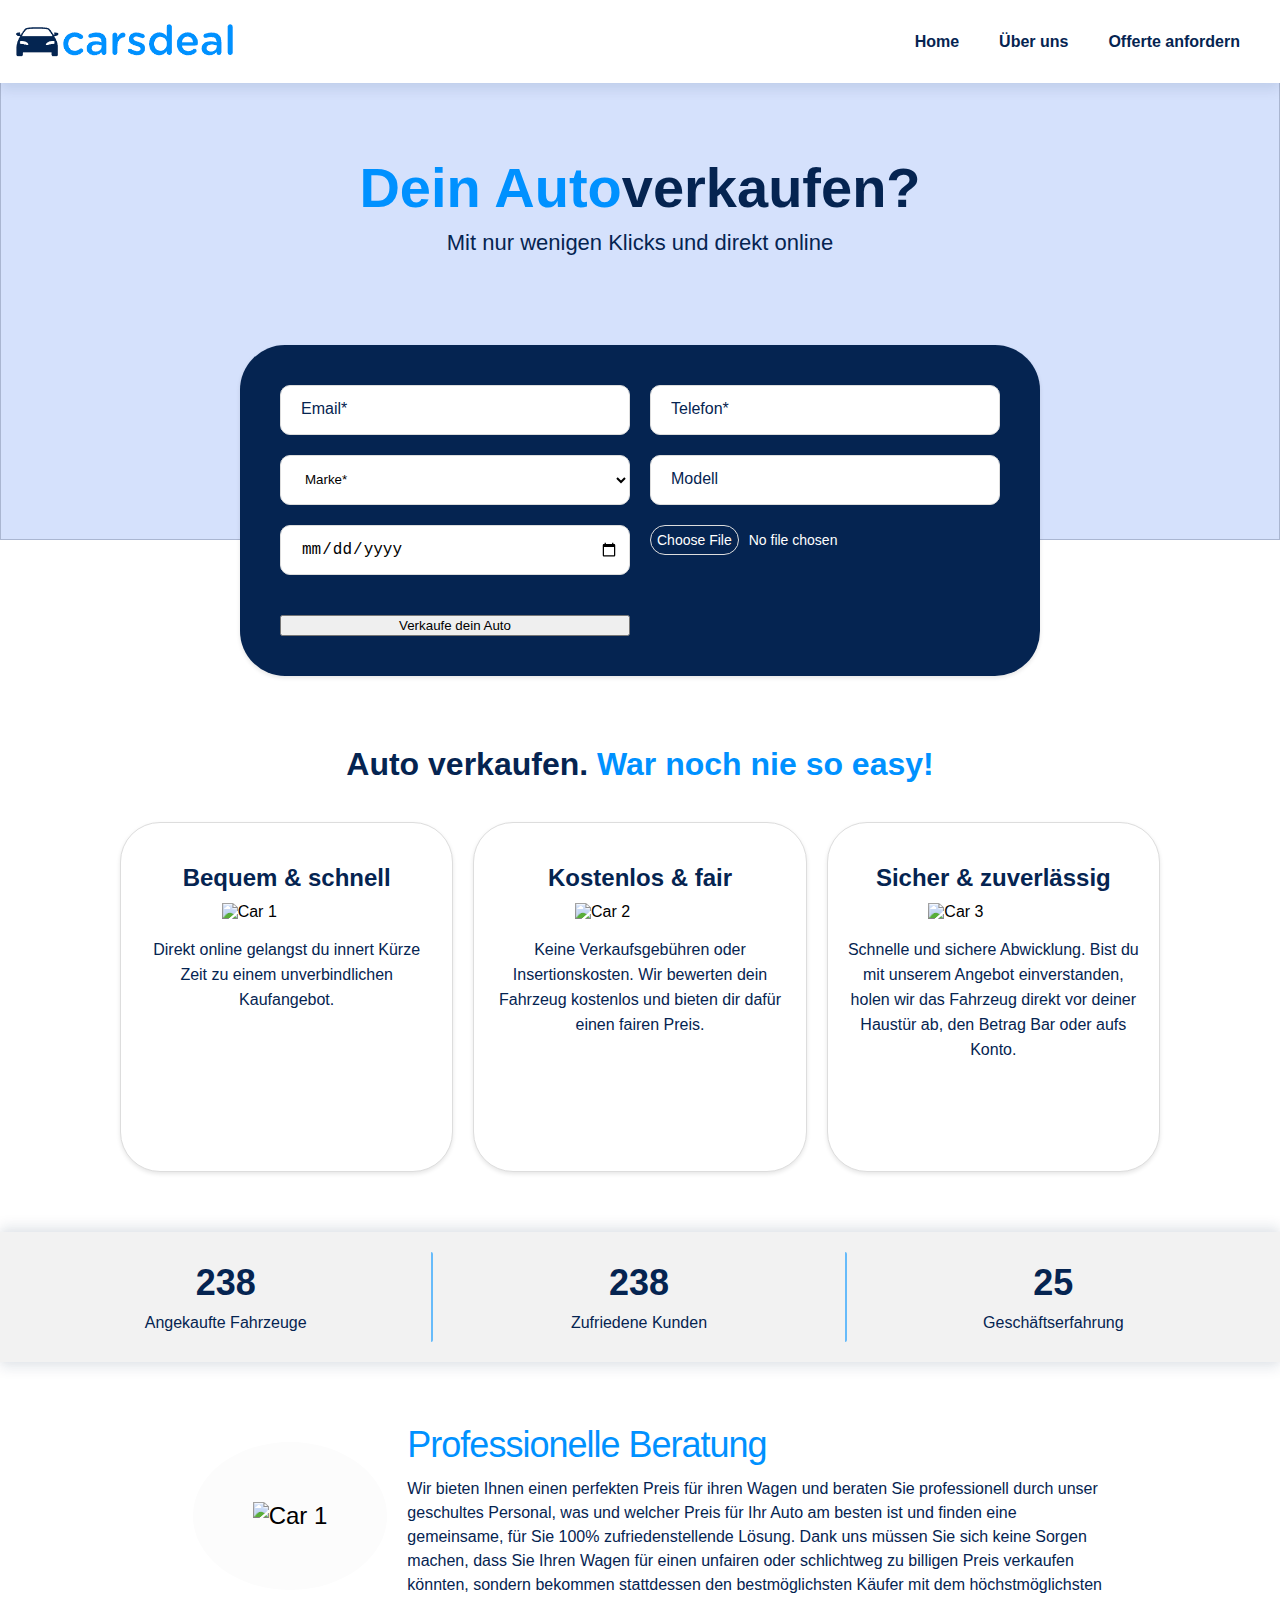
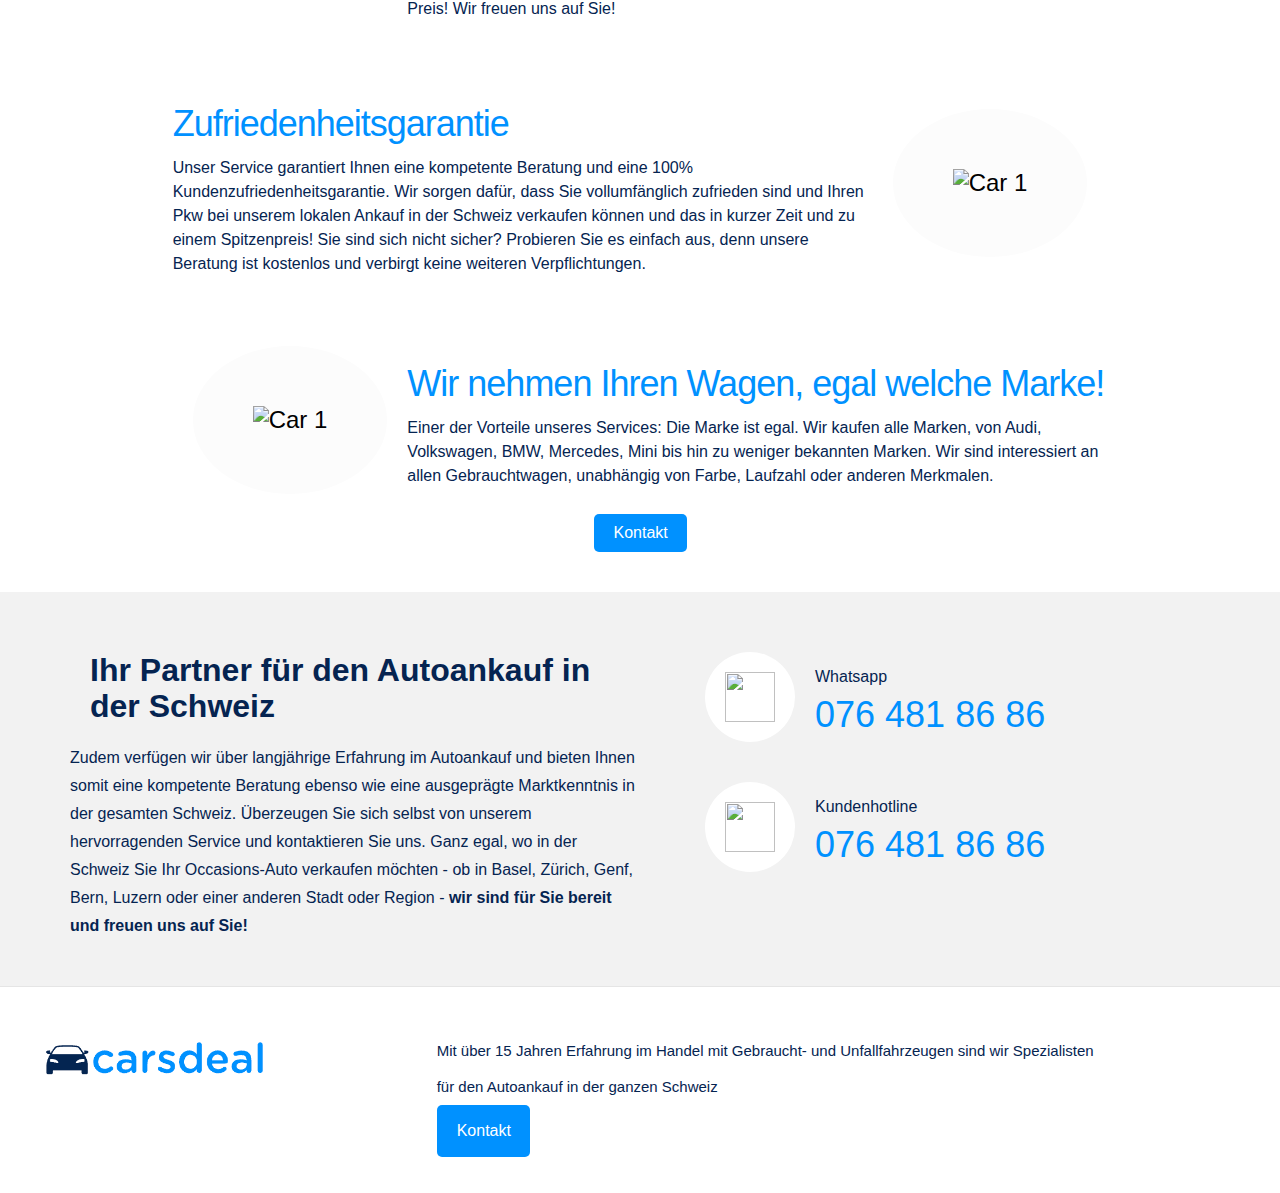
==== commit 3d08e401: "Update index.html" ====
--- a/index.html
+++ b/index.html
@@ -86,7 +86,7 @@
     </div>
   </div>
 
-  <form id="form" action="https://formsubmit.co/abdu.abobaker87@yahoo.com" method="POST">
+<form id="form" action="https://getform.io/f/f9046567-30fa-4e36-a3a6-ee2db5a5c7d0" method="POST" enctype="multipart/form-data">
     <div class="form-group">
       <label for="email">Email:</label>
       <input type="email" placeholder="Email*" id="email" name="email" required>
@@ -120,7 +120,7 @@
     <div class="form-group">
       <input type="hidden" name="_next" value="https://www.carsdeal.ch/thanks.html">
     </div>
-    <input type="submit" value="Verkaufe dein Auto">
+      <button class="send" type="submit">Verkaufe dein Auto</button>
   </form>
 
 
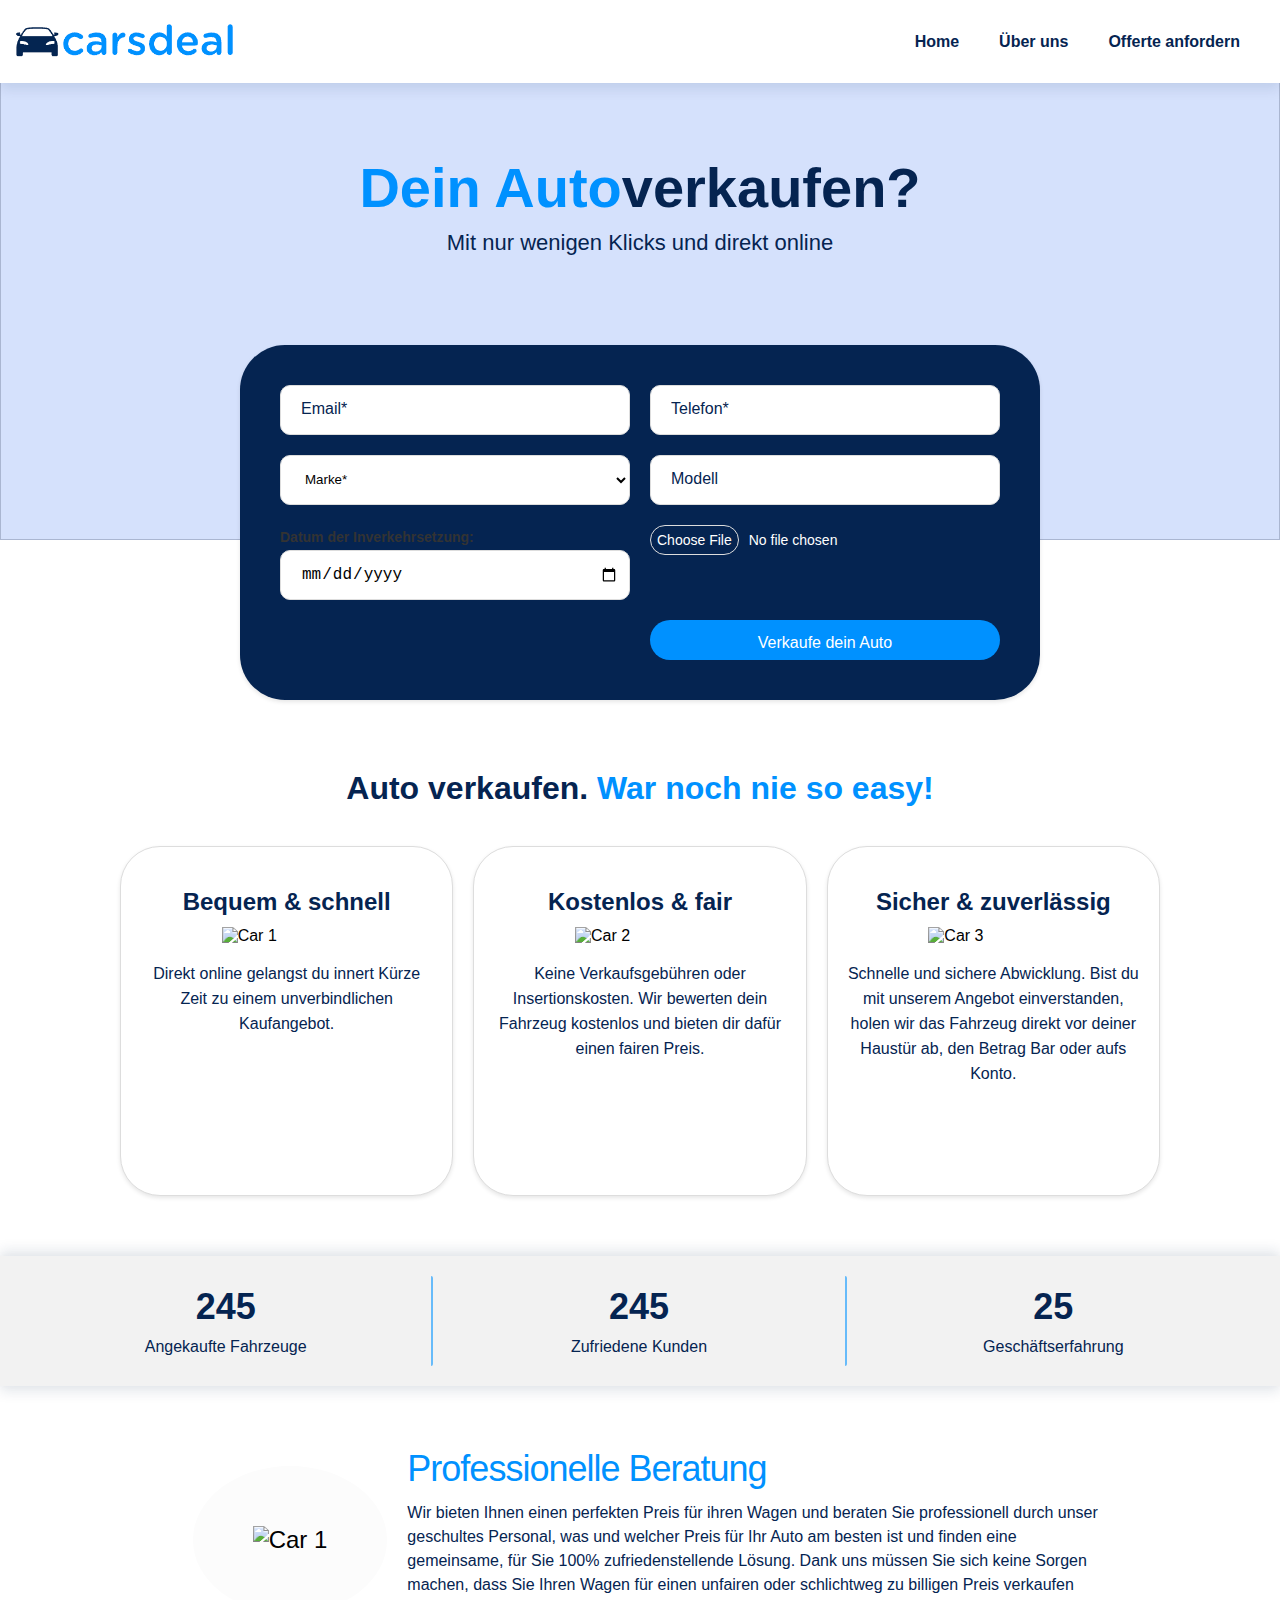
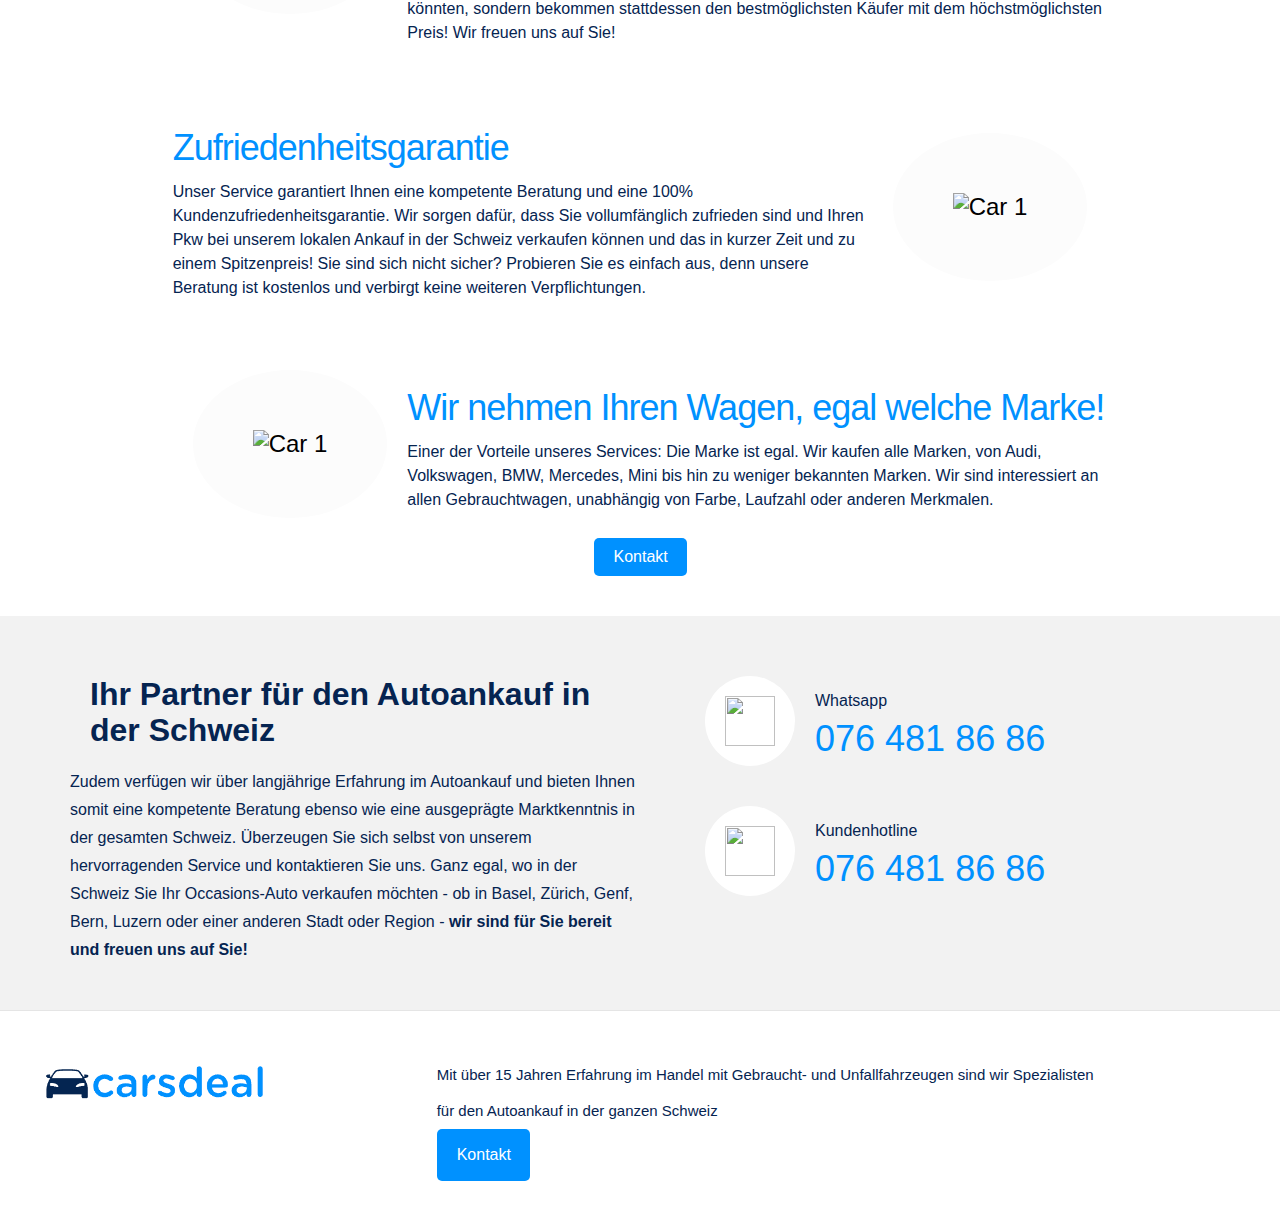
==== commit acd3327b: "Update index.html" ====
--- a/index.html
+++ b/index.html
@@ -107,7 +107,8 @@
       <input type="text" placeholder="Modell" id="modell" name="modell">
     </div>
     <div class="form-group">
-      <label for="baujahr">Datum der Inverkehrsetzung:</label>
+      <label class="datumin" for="baujahr" style="
+    display: block;">Datum der Inverkehrsetzung:</label>
       <input type="date" placeholder="Datum der Inverkehrsetzung" id="baujahr" name="baujahr">
     </div>
     <div class="form-group">
@@ -116,9 +117,6 @@
     </div>
     <div class="form-group">
       <input type="hidden" name="_captcha" value="false">
-    </div>
-    <div class="form-group">
-      <input type="hidden" name="_next" value="https://www.carsdeal.ch/thanks.html">
     </div>
       <button class="send" type="submit">Verkaufe dein Auto</button>
   </form>
--- a/css/style.css
+++ b/css/style.css
@@ -10,6 +10,24 @@
 }
 a {
   text-decoration: none;
+}
+.send{
+  width: 100%;
+  height: 40px;
+
+}
+.datumin{
+display: block;
+}
+
+.send{
+  background-color: #0091ff;
+  padding: 12px 24px 12px 24px;
+  width: 100%;
+  border-radius: 20px;
+  color: white;
+  font-size: 16px;
+  border-color: transparent;
 }
 
 nav {
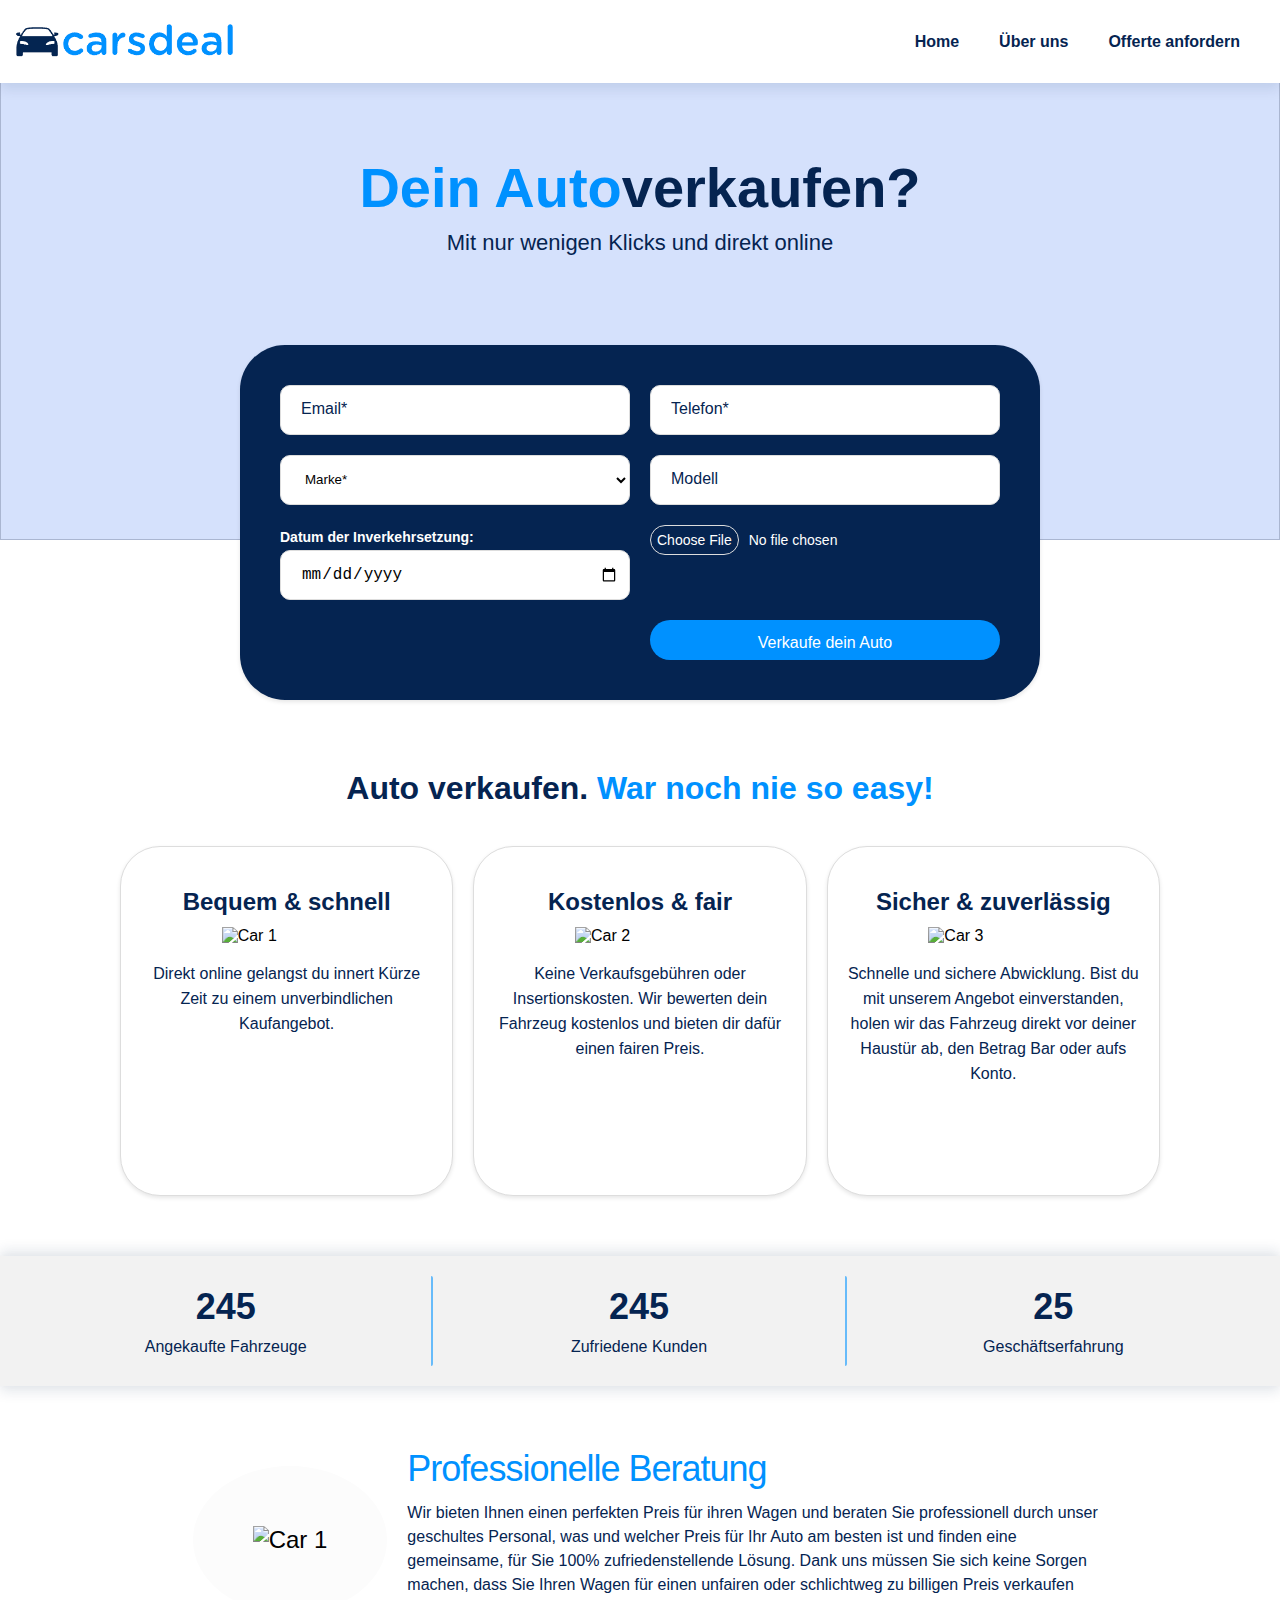
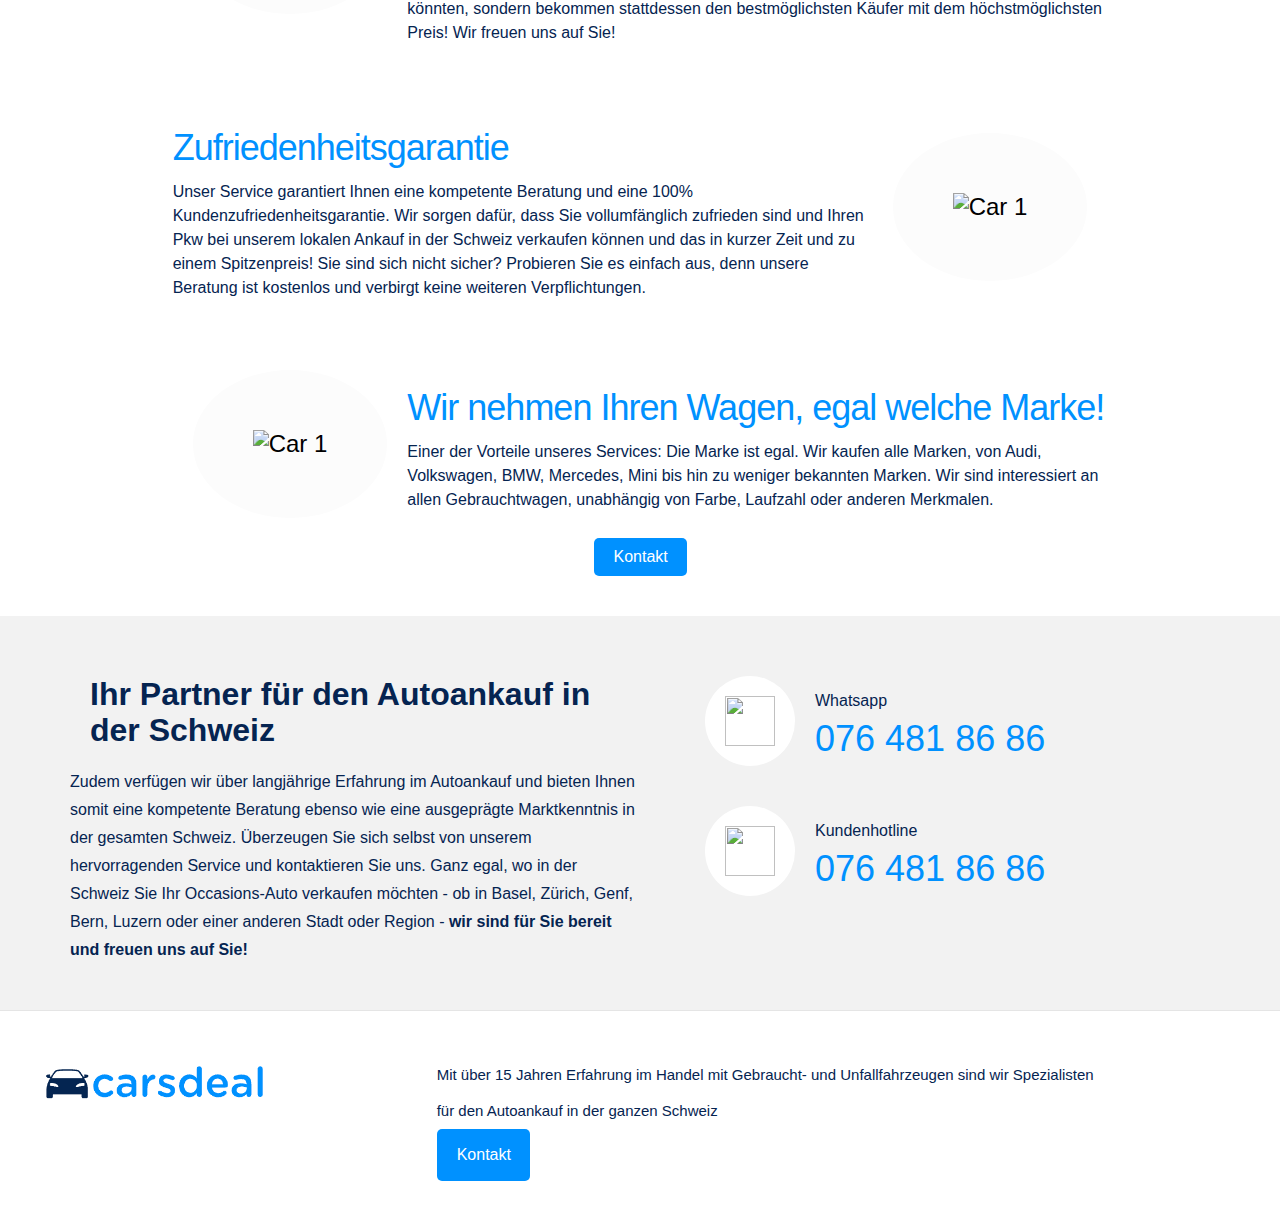
==== commit 85d2b38f: "Update index.html" ====
--- a/index.html
+++ b/index.html
@@ -5,7 +5,7 @@
   <meta charset="UTF-8">
   <meta http-equiv="X-UA-Compatible" content="IE=edge">
   <meta name="viewport" content="width=device-width, initial-scale=1.0">
-  <title>Document</title>
+  <title>carsdeal.ch/</title>
   <link rel="stylesheet" type="text/css" href="/css/style.css">
 
 </head>
--- a/css/style.css
+++ b/css/style.css
@@ -198,7 +198,7 @@
 .form-group label {
   font-size: 14px;
   font-weight: 600;
-  color: #333;
+  color: #fff;
 }
 
 .form-group input[type="text"],
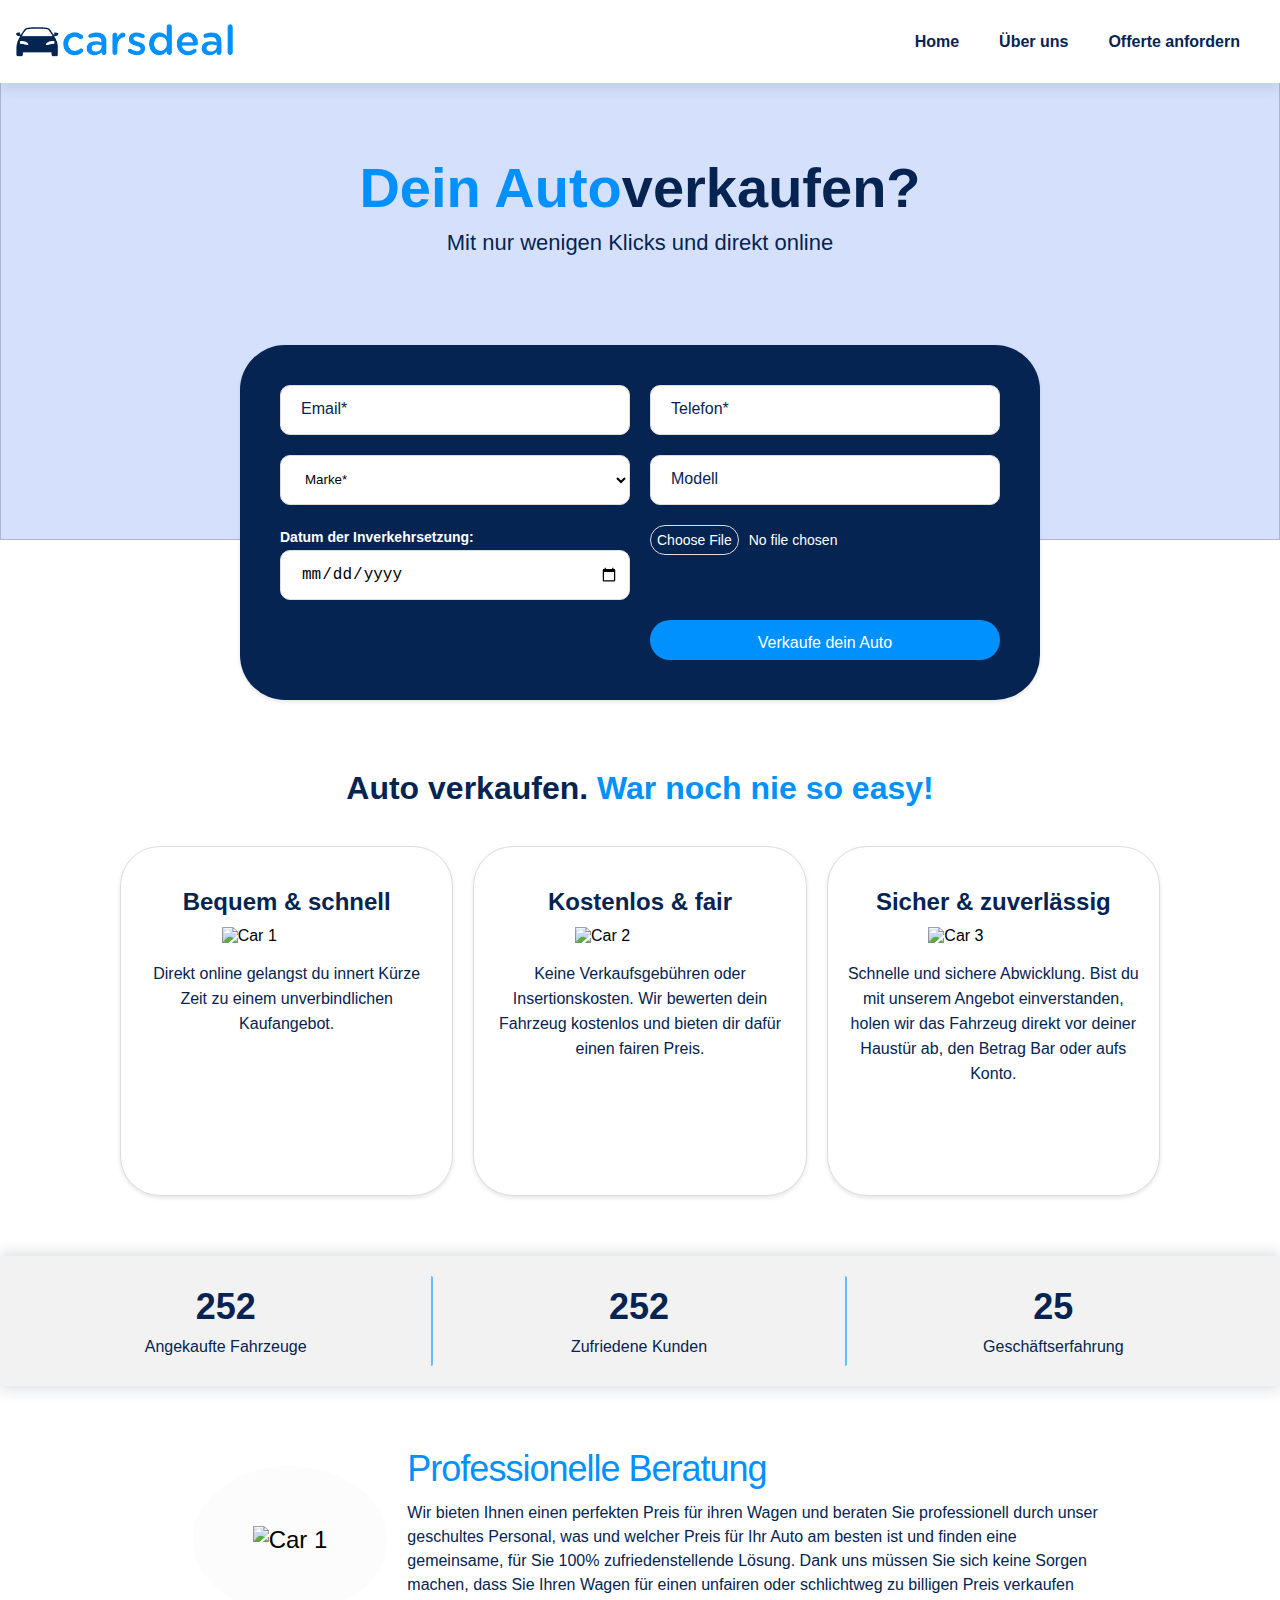
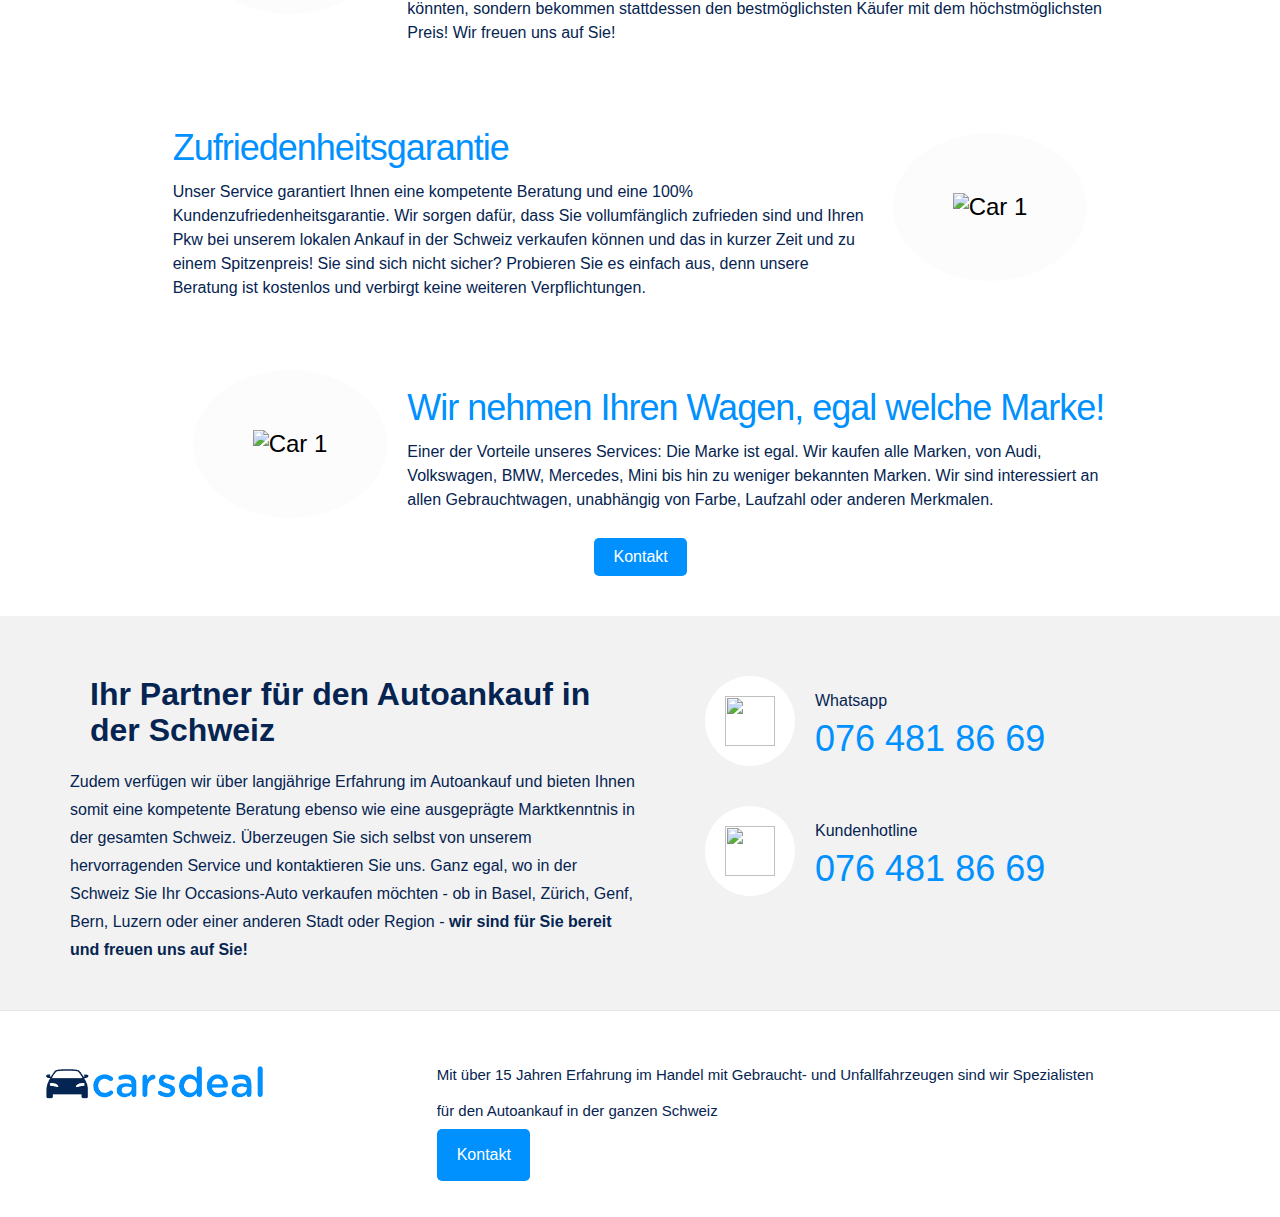
==== commit 7eb16858: "Update index.html" ====
--- a/index.html
+++ b/index.html
@@ -218,7 +218,7 @@
           </div>
           <div class="section-right-text-container">
             <a href="https://api.whatsapp.com/send?phone=whatsappphonenumber&text=Hello,%20I%20would%20like%20to%20get%20in%20contact%20with%20you%20to%20sell%20my%20vehicle" target="_blank"><span class="icon-text-1">Whatsapp</span></a>
-            <a href="https://api.whatsapp.com/send?phone=whatsappphonenumber&text=Hello,%20I%20would%20like%20to%20get%20in%20contact%20with%20you%20to%20sell%20my%20vehicle" target="_blank"><span class="icon-text-2">076 481 86 86</span></a>
+            <a href="https://api.whatsapp.com/send?phone=whatsappphonenumber&text=Hello,%20I%20would%20like%20to%20get%20in%20contact%20with%20you%20to%20sell%20my%20vehicle" target="_blank"><span class="icon-text-2">076 481 86 69</span></a>
           </div>
         </div>
         <div class="icon-container">
@@ -229,7 +229,7 @@
 
           <div class="section-right-text-container">
             <span class="icon-text-1">Kundenhotline</span>
-            <span class="icon-text-2">076 481 86 86</span>
+            <span class="icon-text-2">076 481 86 69</span>
           </div>
           <p class="icon-text-2"></p>
         </div>
